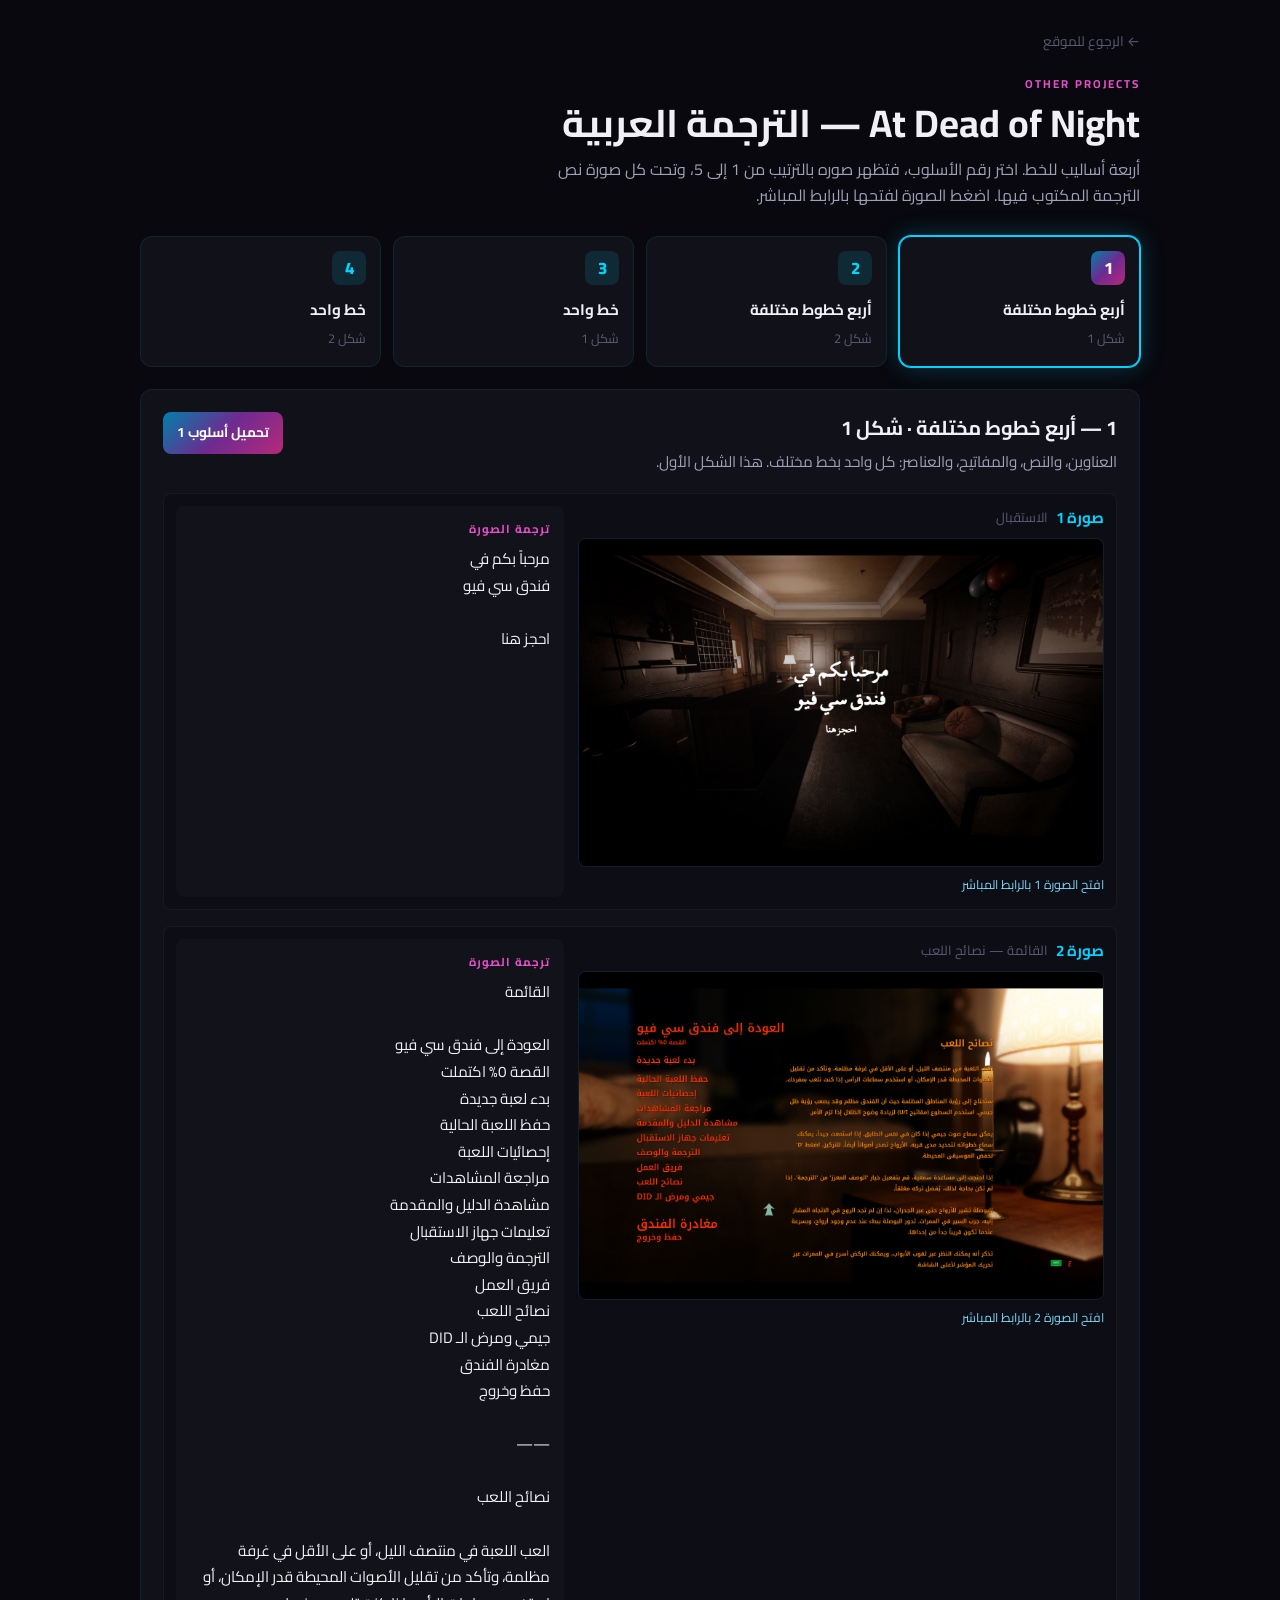
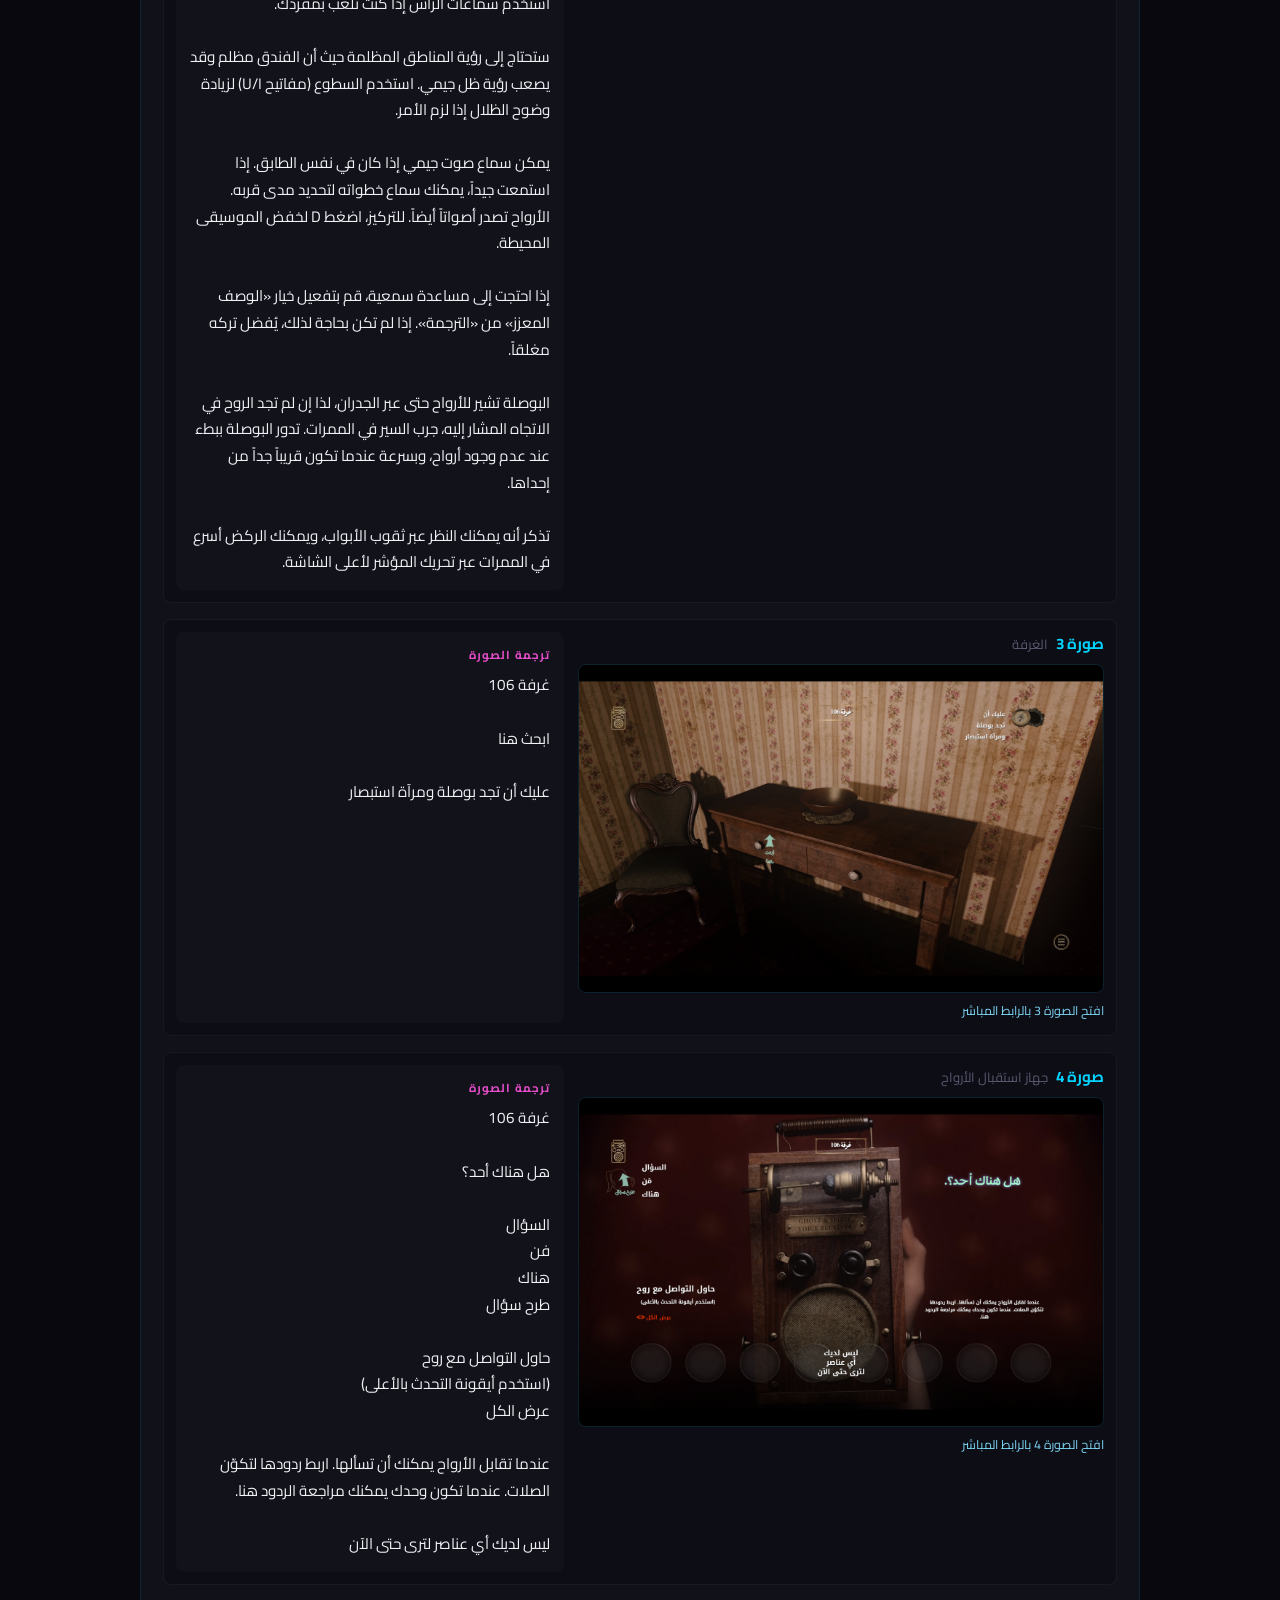
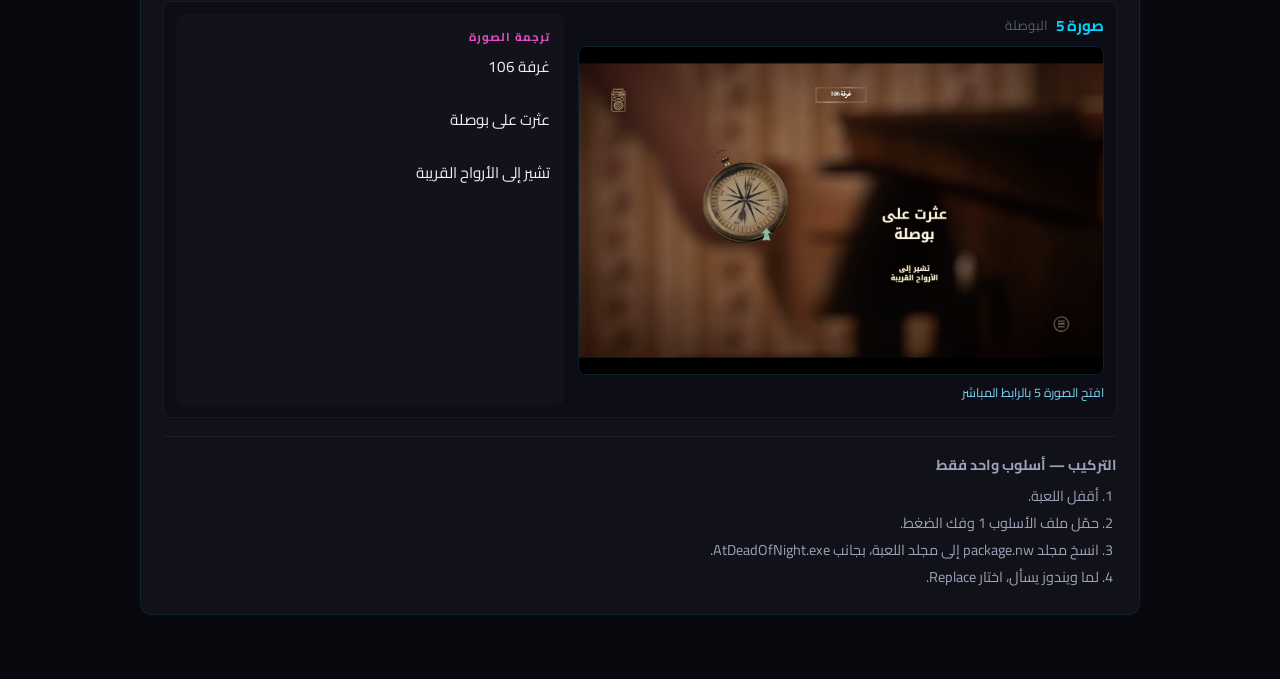
==== posts/atdeadofnight-arabic/index.html @ 0a34e0b3 "Add the At Dead of Night Arabic translation post. The homepage opens a page with styles 1-4, ordered" ====
<!DOCTYPE html>
<html lang="ar" dir="rtl">
<head>
  <meta charset="UTF-8">
  <meta name="viewport" content="width=device-width, initial-scale=1.0">
  <title>At Dead of Night — الترجمة العربية</title>
  <meta name="description" content="ترجمة عربية للعبة At Dead of Night. أربعة أساليب للخطوط، وصور مرتبة، ونص الترجمة لكل صورة.">
  <link rel="stylesheet" href="../../style.css">
  <link rel="preconnect" href="https://fonts.googleapis.com">
  <link rel="preconnect" href="https://fonts.gstatic.com" crossorigin>
  <link href="https://fonts.googleapis.com/css2?family=Cairo:wght@400;600;700;800&display=swap" rel="stylesheet">
  <style>
    body { font-family: 'Cairo', 'Inter', sans-serif; }
    .post { width: 92%; max-width: 1000px; margin: 28px auto 64px; }
    .back {
      display: inline-flex;
      align-items: center;
      gap: 8px;
      color: var(--text-muted);
      font-size: 0.85rem;
      margin-bottom: 22px;
    }
    .back:hover { color: var(--neon-cyan); }
    .post__kicker {
      font-size: 0.72rem;
      letter-spacing: 2px;
      color: var(--neon-pink);
      font-weight: 700;
    }
    .post__title {
      font-size: clamp(1.7rem, 4vw, 2.4rem);
      line-height: 1.25;
      margin: 6px 0 10px;
    }
    .post__lead {
      color: var(--text-secondary);
      max-width: 68ch;
      margin-bottom: 28px;
    }
    .styles {
      display: grid;
      grid-template-columns: repeat(4, 1fr);
      gap: 12px;
      margin-bottom: 22px;
    }
    .style-btn {
      text-align: right;
      background: var(--bg-card);
      border: 1px solid var(--border-color);
      border-radius: var(--radius);
      padding: 14px 14px 16px;
      color: var(--text-primary);
      cursor: pointer;
      font-family: inherit;
      transition: var(--transition-fast);
    }
    .style-btn:hover { border-color: var(--border-hover); background: var(--bg-card-hover); }
    .style-btn.is-active {
      border-color: var(--neon-cyan);
      box-shadow: 0 0 0 1px var(--neon-cyan), 0 0 24px var(--accent-glow-cyan);
    }
    .style-btn__num {
      display: inline-grid;
      place-items: center;
      width: 34px;
      height: 34px;
      border-radius: 8px;
      background: rgba(0, 212, 255, 0.12);
      color: var(--neon-cyan);
      font-weight: 800;
      font-size: 1.05rem;
      margin-bottom: 10px;
    }
    .style-btn.is-active .style-btn__num {
      background: var(--accent-gradient);
      color: #fff;
    }
    .style-btn__name { display: block; font-weight: 700; font-size: 0.95rem; }
    .style-btn__shape { display: block; color: var(--text-muted); font-size: 0.8rem; margin-top: 2px; }
    .panel {
      background: var(--bg-card);
      border: 1px solid var(--border-color);
      border-radius: var(--radius);
      padding: 22px;
    }
    .panel__head {
      display: flex;
      justify-content: space-between;
      gap: 16px;
      align-items: flex-start;
      margin-bottom: 18px;
    }
    .panel__title { font-size: 1.25rem; margin-bottom: 6px; }
    .panel__desc { color: var(--text-secondary); font-size: 0.95rem; }
    .dl {
      flex-shrink: 0;
      padding: 10px 14px;
      border-radius: var(--radius-sm);
      background: var(--accent-gradient);
      color: #fff;
      font-weight: 700;
      font-size: 0.85rem;
      white-space: nowrap;
    }
    .dl:hover { opacity: 0.9; }
    .shots { display: flex; flex-direction: column; gap: 16px; }
    .shot {
      display: grid;
      grid-template-columns: 1.15fr 0.85fr;
      gap: 14px;
      background: var(--bg-secondary);
      border: 1px solid var(--border-subtle);
      border-radius: var(--radius-sm);
      padding: 12px;
    }
    .shot__visual { min-width: 0; }
    .shot__order {
      display: flex;
      align-items: center;
      gap: 8px;
      margin-bottom: 8px;
      font-size: 0.82rem;
      color: var(--text-muted);
    }
    .shot__order b {
      color: var(--neon-cyan);
      font-size: 0.95rem;
    }
    .shot__link {
      display: block;
      border-radius: 8px;
      overflow: hidden;
      border: 1px solid var(--border-color);
    }
    .shot__link img { width: 100%; height: auto; }
    .shot__link:hover { border-color: var(--neon-cyan); }
    .shot__open {
      display: inline-block;
      margin-top: 8px;
      color: var(--text-accent);
      font-size: 0.78rem;
    }
    .shot__open:hover { color: var(--neon-cyan); }
    .shot__copy {
      background: rgba(255, 255, 255, 0.02);
      border-radius: 8px;
      padding: 14px;
    }
    .shot__label {
      font-size: 0.72rem;
      letter-spacing: 1px;
      color: var(--neon-pink);
      font-weight: 700;
      margin-bottom: 8px;
    }
    .shot__text {
      white-space: pre-line;
      color: var(--text-primary);
      font-size: 0.95rem;
      line-height: 1.75;
    }
    .install {
      margin-top: 18px;
      padding-top: 16px;
      border-top: 1px solid var(--border-subtle);
      color: var(--text-secondary);
      font-size: 0.9rem;
    }
    .install ol { margin: 8px 18px 0 0; }
    .install li { margin: 4px 0; }
    @media (max-width: 800px) {
      .styles { grid-template-columns: 1fr 1fr; }
      .panel__head, .shot { grid-template-columns: 1fr; display: flex; flex-direction: column; }
    }
    @media (max-width: 480px) {
      .styles { grid-template-columns: 1fr; }
      .post { width: 94%; }
    }
  </style>
</head>
<body>
  <div class="bg-grid"></div>
  <main class="post">
    <a class="back" href="../../index.html">← الرجوع للموقع</a>
    <p class="post__kicker">OTHER PROJECTS</p>
    <h1 class="post__title">At Dead of Night — الترجمة العربية</h1>
    <p class="post__lead">أربعة أساليب للخط. اختر رقم الأسلوب، فتظهر صوره بالترتيب من 1 إلى 5، وتحت كل صورة نص الترجمة المكتوب فيها. اضغط الصورة لفتحها بالرابط المباشر.</p>
    <div class="styles" id="styleButtons"></div>
    <section class="panel" id="panel" aria-live="polite"></section>
  </main>
  <script>
    const MENU = [
      "العودة إلى فندق سي فيو",
      "القصة 0% اكتملت",
      "بدء لعبة جديدة",
      "حفظ اللعبة الحالية",
      "إحصائيات اللعبة",
      "مراجعة المشاهدات",
      "مشاهدة الدليل والمقدمة",
      "تعليمات جهاز الاستقبال",
      "الترجمة والوصف",
      "فريق العمل",
      "نصائح اللعب",
      "جيمي ومرض الـ DID",
      "مغادرة الفندق",
      "حفظ وخروج"
    ].join("\n");

    const TIPS = `نصائح اللعب

العب اللعبة في منتصف الليل، أو على الأقل في غرفة مظلمة، وتأكد من تقليل الأصوات المحيطة قدر الإمكان، أو استخدم سماعات الرأس إذا كنت تلعب بمفردك.

ستحتاج إلى رؤية المناطق المظلمة حيث أن الفندق مظلم وقد يصعب رؤية ظل جيمي. استخدم السطوع (مفاتيح U/I) لزيادة وضوح الظلال إذا لزم الأمر.

يمكن سماع صوت جيمي إذا كان في نفس الطابق. إذا استمعت جيداً، يمكنك سماع خطواته لتحديد مدى قربه. الأرواح تصدر أصواتاً أيضاً. للتركيز، اضغط D لخفض الموسيقى المحيطة.

إذا احتجت إلى مساعدة سمعية، قم بتفعيل خيار «الوصف المعزز» من «الترجمة». إذا لم تكن بحاجة لذلك، يُفضل تركه مغلقاً.

البوصلة تشير للأرواح حتى عبر الجدران، لذا إن لم تجد الروح في الاتجاه المشار إليه، جرب السير في الممرات. تدور البوصلة ببطء عند عدم وجود أرواح، وبسرعة عندما تكون قريباً جداً من إحداها.

تذكر أنه يمكنك النظر عبر ثقوب الأبواب، ويمكنك الركض أسرع في الممرات عبر تحريك المؤشر لأعلى الشاشة.`;

    const DID = `جيمي ومرض الـ DID

قصة جيمي هي تمثيل مسرحي ورمزي لشخص يصارع مسارين أخلاقيين متعارضين، وليست تصويراً حرفياً للاضطراب النفسي الحقيقي المعروف بـ DID (اضطراب الهوية الانفصالية).

مرض DID الحقيقي هو مرض مؤلم وغالباً ما يرتبط بإساءة المعاملة في الطفولة. ولا يرتبط بأي شكل بالسلوكيات الإجرامية. يحتاج المصابون به إلى التعاطف، لكنهم يعانون من سوء الفهم.

لم نكن نهدف للقول بأن جيمي مصاب بهذا المرض، ونحن نعتذر بصدق عن أي ألم قد يسببه هذا الربط للمصابين.

لمزيد من المعلومات:
https://survivorsnetwork.org.uk/resource/dissociative-identity-disorder-d-i-d`;

    const LOBBY = "مرحباً بكم في\nفندق سي فيو\n\nاحجز هنا";
    const RADIO = "غرفة 106\n\nهل هناك أحد؟\n\nالسؤال\nفن\nهناك\nطرح سؤال\n\nحاول التواصل مع روح\n(استخدم أيقونة التحدث بالأعلى)\nعرض الكل\n\nعندما تقابل الأرواح يمكنك أن تسألها. اربط ردودها لتكوّن الصلات. عندما تكون وحدك يمكنك مراجعة الردود هنا.\n\nليس لديك أي عناصر لترى حتى الآن";
    const COMPASS = "غرفة 106\n\nعثرت على بوصلة\n\nتشير إلى الأرواح القريبة";
    const ROOM_SEARCH = "غرفة 106\n\nابحث هنا\n\nعليك أن تجد بوصلة ومرآة استبصار";
    const ROOM_DEVICE = "غرفة 106\n\nتشغيل الجهاز\n\nعليك أن تجد بوصلة ومرآة استبصار";

    function menuScreen(panel) {
      return "القائمة\n\n" + MENU + "\n\n——\n\n" + panel;
    }

    const STYLES = [
      {
        id: 1,
        name: "أربع خطوط مختلفة",
        shape: "شكل 1",
        desc: "العناوين، والنص، والمفاتيح، والعناصر: كل واحد بخط مختلف. هذا الشكل الأول.",
        folder: "1_FourFonts_Style1",
        zip: "downloads/style-1.zip",
        shots: [
          { title: "الاستقبال", text: LOBBY },
          { title: "القائمة — نصائح اللعب", text: menuScreen(TIPS) },
          { title: "الغرفة", text: ROOM_SEARCH },
          { title: "جهاز استقبال الأرواح", text: RADIO },
          { title: "البوصلة", text: COMPASS }
        ]
      },
      {
        id: 2,
        name: "أربع خطوط مختلفة",
        shape: "شكل 2",
        desc: "نفس توزيع الأربع خطوط، مع الشكل الثاني لخط العناوين.",
        folder: "2_FourFonts_Style2",
        zip: "downloads/style-2.zip",
        shots: [
          { title: "الاستقبال", text: LOBBY },
          { title: "القائمة — نصائح اللعب", text: menuScreen(TIPS) },
          { title: "الغرفة", text: ROOM_DEVICE },
          { title: "جهاز استقبال الأرواح", text: RADIO },
          { title: "البوصلة", text: COMPASS }
        ]
      },
      {
        id: 3,
        name: "خط واحد",
        shape: "شكل 1",
        desc: "كل النصوص في اللعبة مكتوبة بخط واحد. هذا الشكل الأول.",
        folder: "3_OneFont_Style1",
        zip: "downloads/style-3.zip",
        shots: [
          { title: "القائمة — جيمي ومرض الـ DID", text: menuScreen(DID) },
          { title: "الاستقبال", text: LOBBY },
          { title: "الغرفة", text: ROOM_DEVICE },
          { title: "جهاز استقبال الأرواح", text: RADIO },
          { title: "البوصلة", text: COMPASS }
        ]
      },
      {
        id: 4,
        name: "خط واحد",
        shape: "شكل 2",
        desc: "كل النصوص مكتوبة بخط واحد. هذا الشكل الثاني.",
        folder: "4_OneFont_Style2",
        zip: "downloads/style-4.zip",
        shots: [
          { title: "الاستقبال", text: LOBBY },
          { title: "القائمة — نصائح اللعب", text: menuScreen(TIPS) },
          { title: "الغرفة", text: ROOM_DEVICE },
          { title: "جهاز استقبال الأرواح", text: RADIO },
          { title: "البوصلة", text: COMPASS }
        ]
      }
    ];

    function fileUrl(folder, file) {
      return "../other/" + encodeURIComponent("AtDeadOfNight arabic translation") + "/" + encodeURIComponent(folder) + "/" + file;
    }

    function esc(s) {
      return s.replace(/[&<>]/g, function (c) {
        return { "&": "&amp;", "<": "&lt;", ">": "&gt;" }[c];
      });
    }

    const buttons = document.getElementById("styleButtons");
    const panel = document.getElementById("panel");

    buttons.innerHTML = STYLES.map(function (s) {
      return '<button class="style-btn" type="button" data-style="' + s.id + '">' +
        '<span class="style-btn__num">' + s.id + '</span>' +
        '<span class="style-btn__name">' + s.name + '</span>' +
        '<span class="style-btn__shape">' + s.shape + '</span>' +
        '</button>';
    }).join("");

    function showStyle(id, push) {
      const style = STYLES.filter(function (s) { return s.id === id; })[0] || STYLES[0];
      buttons.querySelectorAll(".style-btn").forEach(function (btn) {
        btn.classList.toggle("is-active", Number(btn.dataset.style) === style.id);
      });
      const shots = style.shots.map(function (shot, i) {
        const n = i + 1;
        const href = fileUrl(style.folder, n + ".png");
        return '<article class="shot">' +
          '<div class="shot__visual">' +
            '<div class="shot__order"><b>صورة ' + n + '</b><span>' + esc(shot.title) + '</span></div>' +
            '<a class="shot__link" href="' + href + '" target="_blank" rel="noopener">' +
              '<img src="' + href + '" alt="أسلوب ' + style.id + ' — صورة ' + n + ' — ' + esc(shot.title) + '">' +
            '</a>' +
            '<a class="shot__open" href="' + href + '" target="_blank" rel="noopener">افتح الصورة ' + n + ' بالرابط المباشر</a>' +
          '</div>' +
          '<div class="shot__copy">' +
            '<div class="shot__label">ترجمة الصورة</div>' +
            '<div class="shot__text">' + esc(shot.text) + '</div>' +
          '</div>' +
        '</article>';
      }).join("");

      panel.innerHTML =
        '<div class="panel__head">' +
          '<div>' +
            '<h2 class="panel__title">' + style.id + ' — ' + style.name + ' · ' + style.shape + '</h2>' +
            '<p class="panel__desc">' + style.desc + '</p>' +
          '</div>' +
          '<a class="dl" href="' + style.zip + '">تحميل أسلوب ' + style.id + '</a>' +
        '</div>' +
        '<div class="shots">' + shots + '</div>' +
        '<div class="install">' +
          '<strong>التركيب — أسلوب واحد فقط</strong>' +
          '<ol>' +
            '<li>أقفل اللعبة.</li>' +
            '<li>حمّل ملف الأسلوب ' + style.id + ' وفك الضغط.</li>' +
            '<li>انسخ مجلد package.nw إلى مجلد اللعبة، بجانب AtDeadOfNight.exe.</li>' +
            '<li>لما ويندوز يسأل، اختار Replace.</li>' +
          '</ol>' +
        '</div>';

      if (push) history.replaceState(null, "", "#" + style.id);
    }

    buttons.addEventListener("click", function (e) {
      const btn = e.target.closest("[data-style]");
      if (!btn) return;
      showStyle(Number(btn.dataset.style), true);
    });

    window.addEventListener("hashchange", function () {
      const n = Number(location.hash.replace("#", ""));
      if (n >= 1 && n <= 4) showStyle(n, false);
    });

    const start = Number(location.hash.replace("#", ""));
    showStyle(start >= 1 && start <= 4 ? start : 1, true);
  </script>
</body>
</html>
---- style.css ----
/* ===== FONTS ===== */
@import url('https://fonts.googleapis.com/css2?family=Inter:wght@300;400;500;600;700;800;900&family=JetBrains+Mono:wght@400;500;600&display=swap');

/* ===== CSS VARIABLES ===== */
:root {
  --bg-primary: #08080e;
  --bg-secondary: #0d0d15;
  --bg-card: #111119;
  --bg-card-hover: #16161f;
  --bg-glass: rgba(17, 17, 25, 0.85);

  /* Neon Cyan + Pink from banner */
  --neon-cyan: #00d4ff;
  --neon-pink: #e94ecc;
  --neon-blue: #4a7dff;
  --accent-gradient: linear-gradient(135deg, #0080aa 0%, #6e2a90 50%, #b52a7a 100%);
  --accent-gradient-reverse: linear-gradient(135deg, #cc2d8a, #0099cc);
  --accent-glow-cyan: rgba(0, 212, 255, 0.25);
  --accent-glow-pink: rgba(233, 78, 204, 0.25);

  --text-primary: #f0f0f5;
  --text-secondary: #a0a0b8;
  --text-muted: #5a5a72;
  --text-accent: #7dd8f7;

  --border-color: rgba(0, 212, 255, 0.1);
  --border-hover: rgba(0, 212, 255, 0.3);
  --border-subtle: rgba(255, 255, 255, 0.05);

  --radius: 12px;
  --radius-sm: 8px;
  --radius-xs: 6px;

  --transition-fast: 0.2s cubic-bezier(0.4, 0, 0.2, 1);
  --transition-smooth: 0.35s cubic-bezier(0.4, 0, 0.2, 1);
}

/* ===== SCROLLBAR ===== */
::-webkit-scrollbar {
  width: 6px;
}
::-webkit-scrollbar-track {
  background: var(--bg-secondary);
}
::-webkit-scrollbar-thumb {
  background: linear-gradient(180deg, #1a3040, #2a1540, #3a1530);
  border-radius: 3px;
}
::-webkit-scrollbar-thumb:hover,
::-webkit-scrollbar-thumb:active {
  background: linear-gradient(180deg, #00b8e6, #8b35b5, #d42d8a);
}

/* ===== RESET ===== */
*, *::before, *::after {
  margin: 0;
  padding: 0;
  box-sizing: border-box;
}

html { scroll-behavior: smooth; }

body {
  font-family: 'Inter', -apple-system, BlinkMacSystemFont, sans-serif;
  background-color: var(--bg-primary);
  color: var(--text-primary);
  line-height: 1.6;
  overflow-x: hidden;
  -webkit-font-smoothing: antialiased;
  min-height: 100vh;
}

::selection {
  background: var(--neon-pink);
  color: #fff;
}

a { color: inherit; text-decoration: none; }
img { max-width: 100%; display: block; }

/* ===== SCROLLBAR ===== */
::-webkit-scrollbar { width: 6px; }
::-webkit-scrollbar-track { background: var(--bg-primary); }
::-webkit-scrollbar-thumb {
  background: linear-gradient(180deg, var(--neon-cyan), var(--neon-pink));
  border-radius: 10px;
}

/* ===== BACKGROUND ===== */
.bg-grid {
  display: none;
}

/* ===== CONTAINER ===== */
.container {
  width: 92%;
  max-width: 1000px;
  margin: 0 auto;
  position: relative;
  z-index: 1;
}

/* ===== BANNER (Neon Text) ===== */
.banner {
  width: 100%;
  max-width: 1000px;
  margin: 32px auto 0;
  padding: 40px 20px 24px;
  border-radius: var(--radius);
  background: transparent;
  border: none;
  display: flex;
  flex-direction: column;
  align-items: center;
  justify-content: center;
  position: relative;
  z-index: 1;
  overflow: hidden;
}

.banner__logo {
  height: 140px;
  width: auto;
  object-fit: contain;
}

.banner__sub {
  margin-top: 14px;
  font-size: 0.82rem;
  color: var(--text-muted);
  letter-spacing: 2px;
  text-transform: uppercase;
  font-weight: 500;
  position: relative;
}

/* ===== PROFILE BAR ===== */
.profile-bar {
  position: relative;
  z-index: 1;
  padding: 20px 0;
  border-bottom: 1px solid var(--border-color);
}

.profile-bar__inner {
  display: flex;
  align-items: center;
  gap: 16px;
}

/* Search */
.profile-bar__search {
  flex: 1;
  position: relative;
}

.profile-bar__search-icon {
  position: absolute;
  left: 14px;
  top: 50%;
  transform: translateY(-50%);
  width: 16px;
  height: 16px;
  color: var(--text-muted);
  pointer-events: none;
}

.profile-bar__search input {
  width: 100%;
  padding: 10px 16px 10px 40px;
  background: var(--bg-card);
  border: 1px solid var(--border-color);
  border-radius: var(--radius-sm);
  color: var(--text-primary);
  font-size: 0.85rem;
  font-family: inherit;
  outline: none;
  transition: var(--transition-fast);
}

.profile-bar__search input::placeholder {
  color: var(--text-muted);
}

.profile-bar__search input:focus {
  border-color: var(--neon-cyan);
  box-shadow: 0 0 0 3px rgba(0, 212, 255, 0.1), 0 0 15px rgba(0, 212, 255, 0.05);
}

/* Social buttons */
.profile-bar__socials {
  display: flex;
  gap: 8px;
  flex-shrink: 0;
}

.social-btn {
  display: inline-flex;
  align-items: center;
  gap: 7px;
  padding: 9px 16px;
  background: transparent;
  border: 1px solid var(--border-color);
  border-radius: var(--radius-sm);
  color: var(--text-secondary);
  font-size: 0.82rem;
  font-weight: 500;
  transition: var(--transition-fast);
  cursor: pointer;
  font-family: inherit;
  white-space: nowrap;
}

.social-btn svg {
  width: 15px;
  height: 15px;
  flex-shrink: 0;
}

.social-btn:hover {
  border-color: var(--neon-cyan);
  color: var(--text-primary);
  background: rgba(0, 212, 255, 0.06);
  box-shadow: 0 0 15px rgba(0, 212, 255, 0.08);
}

/* ===== MAIN CONTENT ===== */
.main {
  position: relative;
  z-index: 1;
  padding: 32px 0 60px;
}

.content-grid {
  display: grid;
  grid-template-columns: 1fr 1fr;
  gap: 28px;
}

/* Content Column */
.content-col__header {
  display: flex;
  align-items: center;
  justify-content: space-between;
  margin-bottom: 16px;
}

.content-col__title {
  font-size: 0.72rem;
  font-weight: 700;
  letter-spacing: 2px;
  color: var(--text-muted);
  text-transform: uppercase;
}

/* Badges */
.badge {
  padding: 3px 10px;
  border-radius: 4px;
  font-size: 0.65rem;
  font-weight: 700;
  letter-spacing: 1px;
  text-transform: uppercase;
}

.badge--store {
  background: rgba(0, 212, 255, 0.12);
  color: var(--neon-cyan);
}

.badge--more {
  background: rgba(233, 78, 204, 0.12);
  color: var(--neon-pink);
}

/* ===== PRODUCT ITEMS ===== */
.product-item {
  display: flex;
  align-items: center;
  gap: 14px;
  padding: 14px 16px;
  background: var(--bg-card);
  border: 1px solid var(--border-color);
  border-radius: var(--radius-sm);
  margin-bottom: 10px;
  transition: var(--transition-fast);
  cursor: pointer;
  text-decoration: none;
}

.product-item:hover {
  border-color: var(--border-hover);
  background: var(--bg-card-hover);
  transform: translateX(4px);
  box-shadow: 0 0 20px rgba(0, 212, 255, 0.06);
}

.product-item__icon {
  width: 36px;
  height: 36px;
  border-radius: var(--radius-xs);
  display: flex;
  align-items: center;
  justify-content: center;
  flex-shrink: 0;
}

.product-item__icon svg {
  width: 18px;
  height: 18px;
}

.product-item__icon--cyan {
  background: rgba(0, 212, 255, 0.12);
  color: var(--neon-cyan);
}

.product-item__icon--pink {
  background: rgba(233, 78, 204, 0.12);
  color: var(--neon-pink);
}

.product-item__icon--indigo {
  background: rgba(88, 101, 242, 0.12);
  color: #5865F2;
}

.product-item__info {
  flex: 1;
  min-width: 0;
}

.product-item__name {
  display: block;
  font-size: 0.9rem;
  font-weight: 600;
  color: var(--text-primary);
  line-height: 1.3;
}

.product-item__sub {
  display: block;
  font-size: 0.75rem;
  color: var(--text-muted);
  margin-top: 2px;
}

/* Download button */
.product-item__download {
  width: 32px;
  height: 32px;
  border-radius: var(--radius-xs);
  display: flex;
  align-items: center;
  justify-content: center;
  flex-shrink: 0;
  background: rgba(0, 212, 255, 0.08);
  border: 1px solid rgba(0, 212, 255, 0.15);
  color: var(--neon-cyan);
  cursor: pointer;
  transition: var(--transition-fast);
  text-decoration: none;
}

.product-item__download svg {
  width: 16px;
  height: 16px;
}

.product-item__download:hover {
  background: rgba(0, 212, 255, 0.18);
  border-color: var(--neon-cyan);
  transform: scale(1.08);
}

/* Expandable detail */
.product-detail {
  max-height: 0;
  overflow: hidden;
  transition: max-height 0.4s cubic-bezier(0.4, 0, 0.2, 1);
}

.product-item.expanded + .product-detail {
  max-height: 2000px;
  overflow-y: auto;
}

.product-detail__inner {
  padding: 14px 16px 16px;
  border-top: 1px solid var(--border-subtle);
}

.product-detail__desc {
  font-size: 0.82rem;
  color: var(--text-secondary);
  line-height: 1.6;
  margin-bottom: 12px;
  word-wrap: break-word;
  overflow-wrap: break-word;
  white-space: pre-wrap;
  max-width: 100%;
}

/* Image carousel */
.carousel {
  position: relative;
  border-radius: var(--radius-sm);
  overflow: hidden;
  margin-top: 10px;
}

.carousel__track {
  display: flex;
  transition: transform 0.35s ease;
}

.carousel__slide {
  min-width: 100%;
  flex-shrink: 0;
}

.carousel__slide img {
  width: 100%;
  max-height: 400px;
  object-fit: contain;
  border-radius: var(--radius-xs);
  display: block;
  background: rgba(0, 0, 0, 0.3);
}

.carousel__btn {
  position: absolute;
  top: 50%;
  transform: translateY(-50%);
  width: 28px;
  height: 28px;
  border-radius: 50%;
  background: rgba(0, 0, 0, 0.65);
  border: 1px solid rgba(255,255,255,0.15);
  color: #fff;
  display: flex;
  align-items: center;
  justify-content: center;
  cursor: pointer;
  font-size: 0.75rem;
  transition: var(--transition-fast);
  z-index: 3;
}

.carousel__btn:hover {
  background: rgba(0,212,255,0.3);
}

.carousel__btn--prev { left: 6px; }
.carousel__btn--next { right: 6px; }

.carousel__dots {
  display: flex;
  justify-content: center;
  gap: 5px;
  margin-top: 8px;
}

.carousel__dot {
  width: 6px;
  height: 6px;
  border-radius: 50%;
  background: var(--text-muted);
  border: none;
  cursor: pointer;
  transition: var(--transition-fast);
  padding: 0;
}

.carousel__dot.active {
  background: var(--neon-cyan);
  transform: scale(1.3);
}

.carousel--empty {
  display: none;
}

/* Empty slot */
.product-item--empty {
  border-style: dashed;
  border-color: var(--border-subtle);
  background: transparent;
  justify-content: center;
  cursor: default;
  padding: 20px 16px;
}

.product-item--empty:hover {
  transform: none;
  background: transparent;
  border-color: var(--border-color);
  box-shadow: none;
}

.product-item--empty span {
  font-size: 0.8rem;
  color: var(--text-muted);
}

/* Product wrapper */
.product-wrapper {
  margin-bottom: 10px;
}

.product-wrapper .product-item {
  margin-bottom: 0;
  border-radius: var(--radius-sm) var(--radius-sm) 0 0;
}

.product-wrapper .product-item:not(.expanded) {
  border-radius: var(--radius-sm);
}

.product-wrapper .product-detail {
  background: var(--bg-card);
  border: 1px solid var(--border-color);
  border-top: none;
  border-radius: 0 0 var(--radius-sm) var(--radius-sm);
}

/* Search hidden state */
.product-wrapper.hidden,
.product-item.hidden {
  display: none;
}

/* ===== FOOTER ===== */
.footer {
  border-top: 1px solid var(--border-color);
  padding: 24px 0;
  position: relative;
  z-index: 1;
}

.footer__inner {
  text-align: center;
}

.footer__copy {
  color: var(--text-muted);
  font-size: 0.78rem;
}

/* ===== ANIMATIONS ===== */
@keyframes fadeInUp {
  from { opacity: 0; transform: translateY(20px); }
  to { opacity: 1; transform: translateY(0); }
}

@keyframes neonFlicker {
  0%, 100% { opacity: 1; }
  92% { opacity: 1; }
  93% { opacity: 0.8; }
  94% { opacity: 1; }
  96% { opacity: 0.9; }
  97% { opacity: 1; }
}

.banner { animation: fadeInUp 0.6s ease-out both; }
.banner__title { animation: neonFlicker 4s ease-in-out infinite; }
.profile-bar { animation: fadeInUp 0.5s ease-out 0.15s both; }
.content-col:nth-child(1) { animation: fadeInUp 0.5s ease-out 0.25s both; }
.content-col:nth-child(2) { animation: fadeInUp 0.5s ease-out 0.35s both; }

/* ===== RESPONSIVE ===== */
@media (max-width: 768px) {
  .banner { margin-top: 16px; padding: 32px 16px 20px; }
  .banner__title { font-size: 2.5rem; }
  .banner__sub { font-size: 0.72rem; letter-spacing: 1.5px; }

  .profile-bar__inner {
    flex-wrap: wrap;
    gap: 12px;
  }

  .profile-bar__search {
    flex: 1;
    max-width: none;
    width: 100%;
  }

  .content-grid {
    grid-template-columns: 1fr;
    gap: 32px;
  }
}

@media (max-width: 480px) {
  .profile-bar__socials {
    width: 100%;
    order: 3;
  }

  .profile-bar__search {
    order: 2;
  }

  .social-btn {
    flex: 1;
    justify-content: center;
  }
}
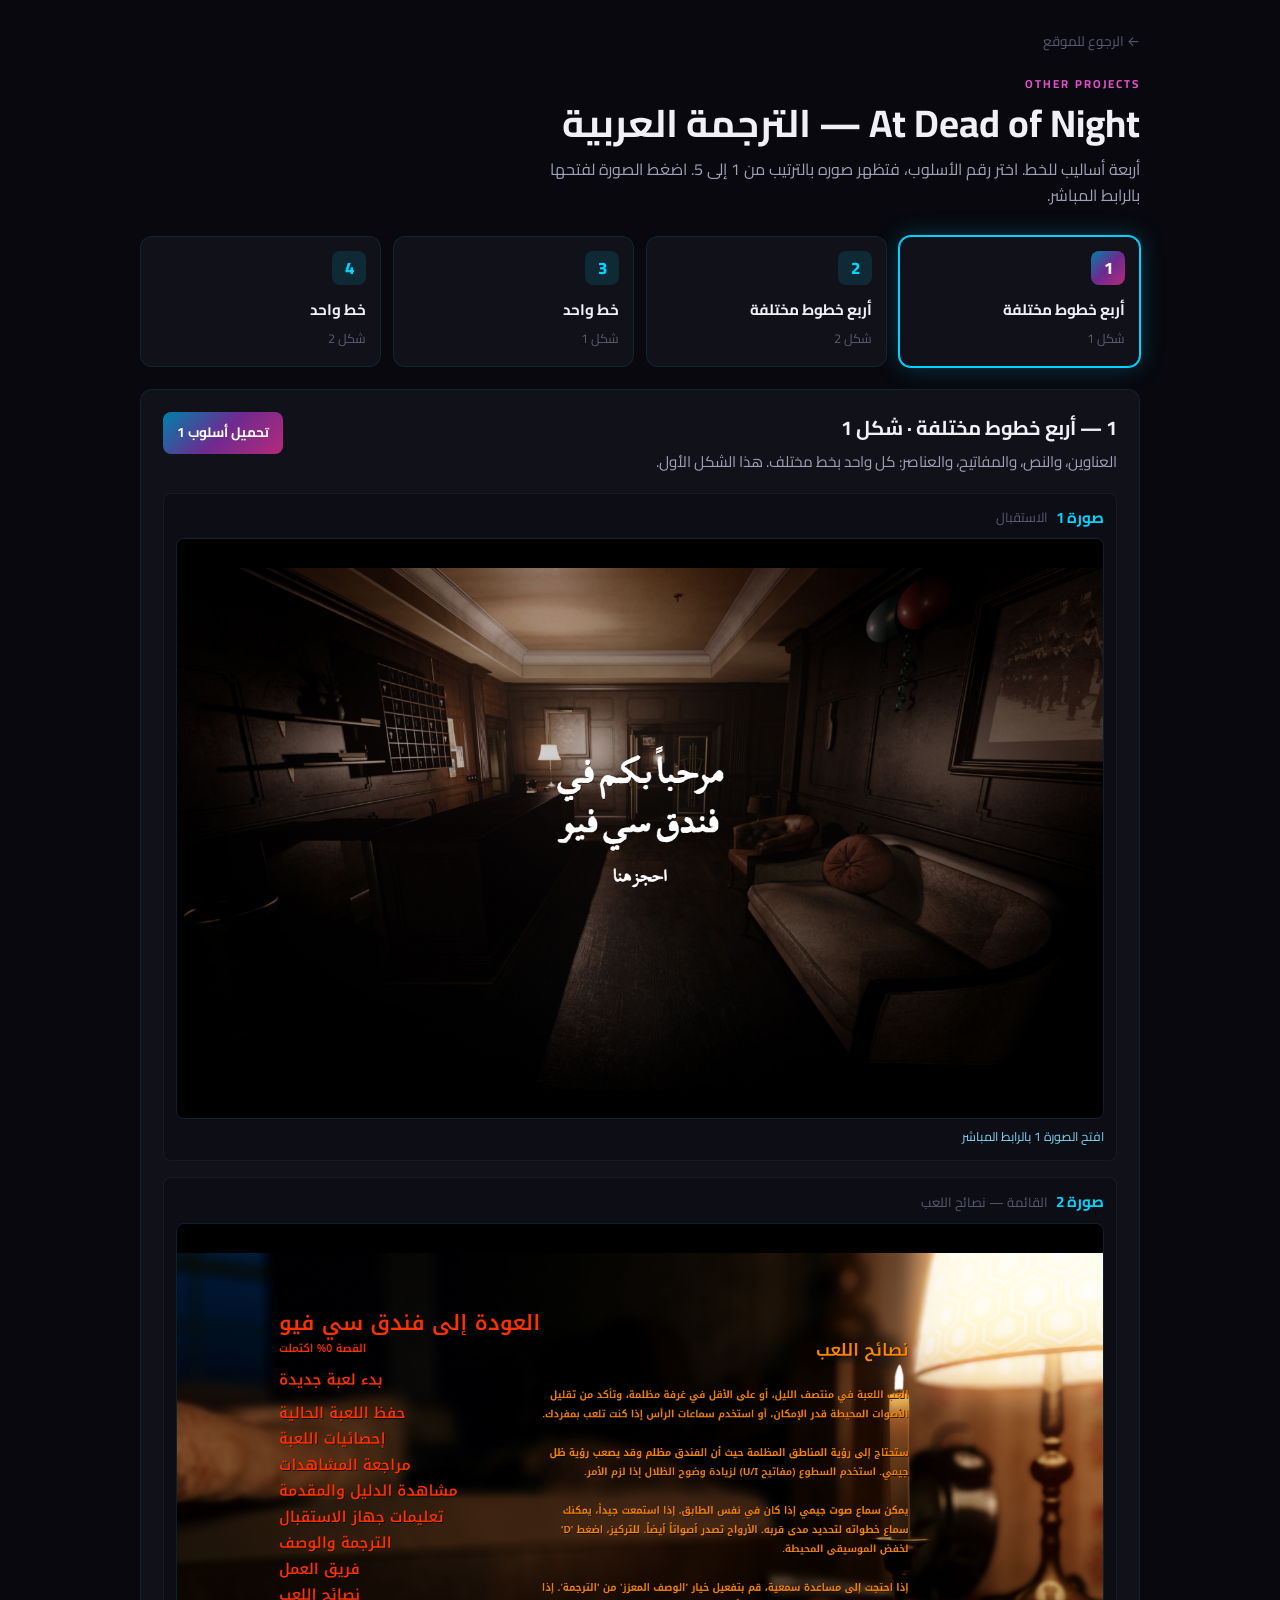
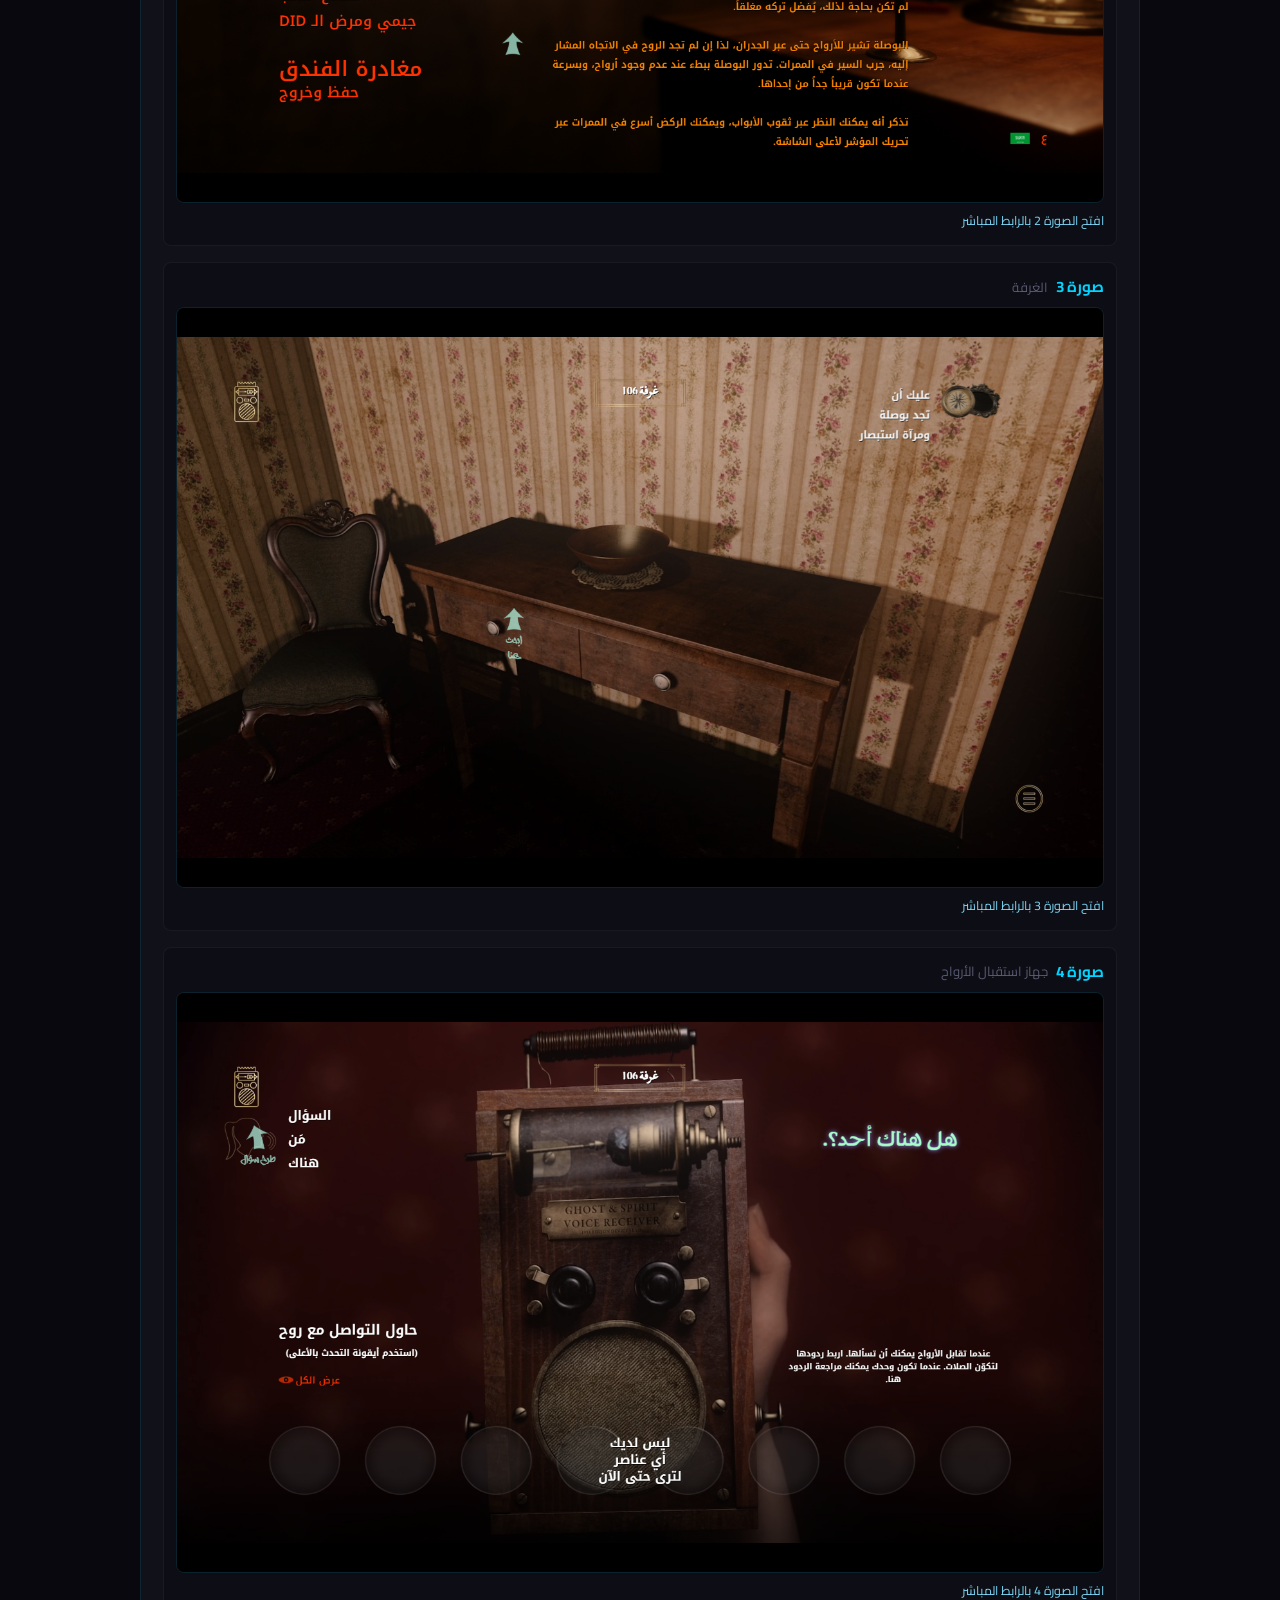
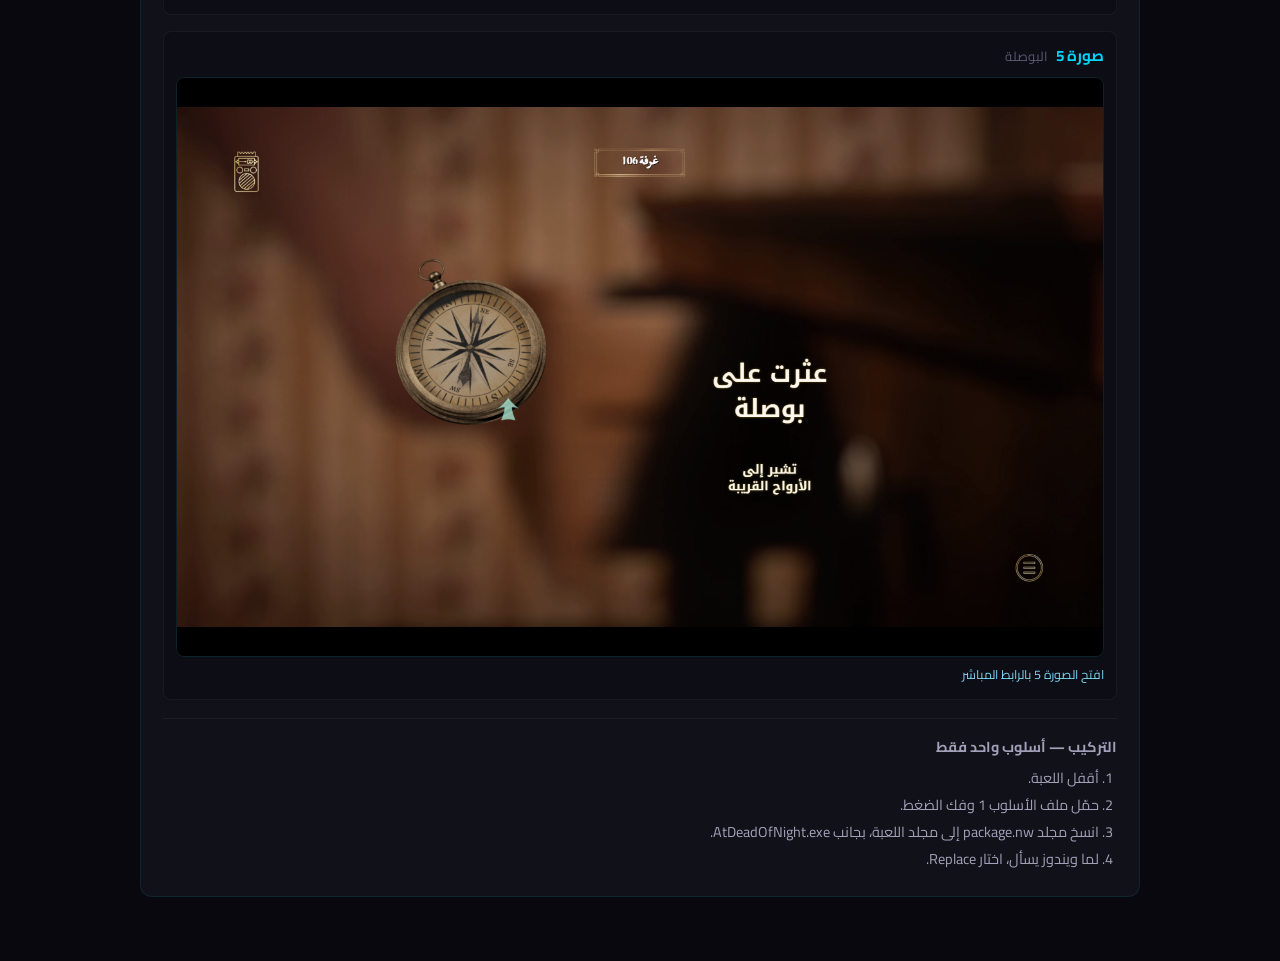
==== commit 20cde00d: "Remove the translation text beside each screenshot. Style buttons still switch the ordered images, a" ====
--- a/posts/atdeadofnight-arabic/index.html
+++ b/posts/atdeadofnight-arabic/index.html
@@ -4,7 +4,7 @@
   <meta charset="UTF-8">
   <meta name="viewport" content="width=device-width, initial-scale=1.0">
   <title>At Dead of Night — الترجمة العربية</title>
-  <meta name="description" content="ترجمة عربية للعبة At Dead of Night. أربعة أساليب للخطوط، وصور مرتبة، ونص الترجمة لكل صورة.">
+  <meta name="description" content="ترجمة عربية للعبة At Dead of Night. أربعة أساليب للخطوط وصور مرتبة.">
   <link rel="stylesheet" href="../../style.css">
   <link rel="preconnect" href="https://fonts.googleapis.com">
   <link rel="preconnect" href="https://fonts.gstatic.com" crossorigin>
@@ -105,9 +105,6 @@
     .dl:hover { opacity: 0.9; }
     .shots { display: flex; flex-direction: column; gap: 16px; }
     .shot {
-      display: grid;
-      grid-template-columns: 1.15fr 0.85fr;
-      gap: 14px;
       background: var(--bg-secondary);
       border: 1px solid var(--border-subtle);
       border-radius: var(--radius-sm);
@@ -141,24 +138,6 @@
       font-size: 0.78rem;
     }
     .shot__open:hover { color: var(--neon-cyan); }
-    .shot__copy {
-      background: rgba(255, 255, 255, 0.02);
-      border-radius: 8px;
-      padding: 14px;
-    }
-    .shot__label {
-      font-size: 0.72rem;
-      letter-spacing: 1px;
-      color: var(--neon-pink);
-      font-weight: 700;
-      margin-bottom: 8px;
-    }
-    .shot__text {
-      white-space: pre-line;
-      color: var(--text-primary);
-      font-size: 0.95rem;
-      line-height: 1.75;
-    }
     .install {
       margin-top: 18px;
       padding-top: 16px;
@@ -170,7 +149,7 @@
     .install li { margin: 4px 0; }
     @media (max-width: 800px) {
       .styles { grid-template-columns: 1fr 1fr; }
-      .panel__head, .shot { grid-template-columns: 1fr; display: flex; flex-direction: column; }
+      .panel__head { flex-direction: column; }
     }
     @media (max-width: 480px) {
       .styles { grid-template-columns: 1fr; }
@@ -184,63 +163,11 @@
     <a class="back" href="../../index.html">← الرجوع للموقع</a>
     <p class="post__kicker">OTHER PROJECTS</p>
     <h1 class="post__title">At Dead of Night — الترجمة العربية</h1>
-    <p class="post__lead">أربعة أساليب للخط. اختر رقم الأسلوب، فتظهر صوره بالترتيب من 1 إلى 5، وتحت كل صورة نص الترجمة المكتوب فيها. اضغط الصورة لفتحها بالرابط المباشر.</p>
+    <p class="post__lead">أربعة أساليب للخط. اختر رقم الأسلوب، فتظهر صوره بالترتيب من 1 إلى 5. اضغط الصورة لفتحها بالرابط المباشر.</p>
     <div class="styles" id="styleButtons"></div>
     <section class="panel" id="panel" aria-live="polite"></section>
   </main>
   <script>
-    const MENU = [
-      "العودة إلى فندق سي فيو",
-      "القصة 0% اكتملت",
-      "بدء لعبة جديدة",
-      "حفظ اللعبة الحالية",
-      "إحصائيات اللعبة",
-      "مراجعة المشاهدات",
-      "مشاهدة الدليل والمقدمة",
-      "تعليمات جهاز الاستقبال",
-      "الترجمة والوصف",
-      "فريق العمل",
-      "نصائح اللعب",
-      "جيمي ومرض الـ DID",
-      "مغادرة الفندق",
-      "حفظ وخروج"
-    ].join("\n");
-
-    const TIPS = `نصائح اللعب
-
-العب اللعبة في منتصف الليل، أو على الأقل في غرفة مظلمة، وتأكد من تقليل الأصوات المحيطة قدر الإمكان، أو استخدم سماعات الرأس إذا كنت تلعب بمفردك.
-
-ستحتاج إلى رؤية المناطق المظلمة حيث أن الفندق مظلم وقد يصعب رؤية ظل جيمي. استخدم السطوع (مفاتيح U/I) لزيادة وضوح الظلال إذا لزم الأمر.
-
-يمكن سماع صوت جيمي إذا كان في نفس الطابق. إذا استمعت جيداً، يمكنك سماع خطواته لتحديد مدى قربه. الأرواح تصدر أصواتاً أيضاً. للتركيز، اضغط D لخفض الموسيقى المحيطة.
-
-إذا احتجت إلى مساعدة سمعية، قم بتفعيل خيار «الوصف المعزز» من «الترجمة». إذا لم تكن بحاجة لذلك، يُفضل تركه مغلقاً.
-
-البوصلة تشير للأرواح حتى عبر الجدران، لذا إن لم تجد الروح في الاتجاه المشار إليه، جرب السير في الممرات. تدور البوصلة ببطء عند عدم وجود أرواح، وبسرعة عندما تكون قريباً جداً من إحداها.
-
-تذكر أنه يمكنك النظر عبر ثقوب الأبواب، ويمكنك الركض أسرع في الممرات عبر تحريك المؤشر لأعلى الشاشة.`;
-
-    const DID = `جيمي ومرض الـ DID
-
-قصة جيمي هي تمثيل مسرحي ورمزي لشخص يصارع مسارين أخلاقيين متعارضين، وليست تصويراً حرفياً للاضطراب النفسي الحقيقي المعروف بـ DID (اضطراب الهوية الانفصالية).
-
-مرض DID الحقيقي هو مرض مؤلم وغالباً ما يرتبط بإساءة المعاملة في الطفولة. ولا يرتبط بأي شكل بالسلوكيات الإجرامية. يحتاج المصابون به إلى التعاطف، لكنهم يعانون من سوء الفهم.
-
-لم نكن نهدف للقول بأن جيمي مصاب بهذا المرض، ونحن نعتذر بصدق عن أي ألم قد يسببه هذا الربط للمصابين.
-
-لمزيد من المعلومات:
-https://survivorsnetwork.org.uk/resource/dissociative-identity-disorder-d-i-d`;
-
-    const LOBBY = "مرحباً بكم في\nفندق سي فيو\n\nاحجز هنا";
-    const RADIO = "غرفة 106\n\nهل هناك أحد؟\n\nالسؤال\nفن\nهناك\nطرح سؤال\n\nحاول التواصل مع روح\n(استخدم أيقونة التحدث بالأعلى)\nعرض الكل\n\nعندما تقابل الأرواح يمكنك أن تسألها. اربط ردودها لتكوّن الصلات. عندما تكون وحدك يمكنك مراجعة الردود هنا.\n\nليس لديك أي عناصر لترى حتى الآن";
-    const COMPASS = "غرفة 106\n\nعثرت على بوصلة\n\nتشير إلى الأرواح القريبة";
-    const ROOM_SEARCH = "غرفة 106\n\nابحث هنا\n\nعليك أن تجد بوصلة ومرآة استبصار";
-    const ROOM_DEVICE = "غرفة 106\n\nتشغيل الجهاز\n\nعليك أن تجد بوصلة ومرآة استبصار";
-
-    function menuScreen(panel) {
-      return "القائمة\n\n" + MENU + "\n\n——\n\n" + panel;
-    }
-
     const STYLES = [
       {
         id: 1,
@@ -249,13 +176,7 @@
         desc: "العناوين، والنص، والمفاتيح، والعناصر: كل واحد بخط مختلف. هذا الشكل الأول.",
         folder: "1_FourFonts_Style1",
         zip: "downloads/style-1.zip",
-        shots: [
-          { title: "الاستقبال", text: LOBBY },
-          { title: "القائمة — نصائح اللعب", text: menuScreen(TIPS) },
-          { title: "الغرفة", text: ROOM_SEARCH },
-          { title: "جهاز استقبال الأرواح", text: RADIO },
-          { title: "البوصلة", text: COMPASS }
-        ]
+        shots: ["الاستقبال", "القائمة — نصائح اللعب", "الغرفة", "جهاز استقبال الأرواح", "البوصلة"]
       },
       {
         id: 2,
@@ -264,13 +185,7 @@
         desc: "نفس توزيع الأربع خطوط، مع الشكل الثاني لخط العناوين.",
         folder: "2_FourFonts_Style2",
         zip: "downloads/style-2.zip",
-        shots: [
-          { title: "الاستقبال", text: LOBBY },
-          { title: "القائمة — نصائح اللعب", text: menuScreen(TIPS) },
-          { title: "الغرفة", text: ROOM_DEVICE },
-          { title: "جهاز استقبال الأرواح", text: RADIO },
-          { title: "البوصلة", text: COMPASS }
-        ]
+        shots: ["الاستقبال", "القائمة — نصائح اللعب", "الغرفة", "جهاز استقبال الأرواح", "البوصلة"]
       },
       {
         id: 3,
@@ -279,13 +194,7 @@
         desc: "كل النصوص في اللعبة مكتوبة بخط واحد. هذا الشكل الأول.",
         folder: "3_OneFont_Style1",
         zip: "downloads/style-3.zip",
-        shots: [
-          { title: "القائمة — جيمي ومرض الـ DID", text: menuScreen(DID) },
-          { title: "الاستقبال", text: LOBBY },
-          { title: "الغرفة", text: ROOM_DEVICE },
-          { title: "جهاز استقبال الأرواح", text: RADIO },
-          { title: "البوصلة", text: COMPASS }
-        ]
+        shots: ["القائمة — جيمي ومرض الـ DID", "الاستقبال", "الغرفة", "جهاز استقبال الأرواح", "البوصلة"]
       },
       {
         id: 4,
@@ -294,13 +203,7 @@
         desc: "كل النصوص مكتوبة بخط واحد. هذا الشكل الثاني.",
         folder: "4_OneFont_Style2",
         zip: "downloads/style-4.zip",
-        shots: [
-          { title: "الاستقبال", text: LOBBY },
-          { title: "القائمة — نصائح اللعب", text: menuScreen(TIPS) },
-          { title: "الغرفة", text: ROOM_DEVICE },
-          { title: "جهاز استقبال الأرواح", text: RADIO },
-          { title: "البوصلة", text: COMPASS }
-        ]
+        shots: ["الاستقبال", "القائمة — نصائح اللعب", "الغرفة", "جهاز استقبال الأرواح", "البوصلة"]
       }
     ];
 
@@ -330,21 +233,15 @@
       buttons.querySelectorAll(".style-btn").forEach(function (btn) {
         btn.classList.toggle("is-active", Number(btn.dataset.style) === style.id);
       });
-      const shots = style.shots.map(function (shot, i) {
+      const shots = style.shots.map(function (title, i) {
         const n = i + 1;
         const href = fileUrl(style.folder, n + ".png");
         return '<article class="shot">' +
-          '<div class="shot__visual">' +
-            '<div class="shot__order"><b>صورة ' + n + '</b><span>' + esc(shot.title) + '</span></div>' +
-            '<a class="shot__link" href="' + href + '" target="_blank" rel="noopener">' +
-              '<img src="' + href + '" alt="أسلوب ' + style.id + ' — صورة ' + n + ' — ' + esc(shot.title) + '">' +
-            '</a>' +
-            '<a class="shot__open" href="' + href + '" target="_blank" rel="noopener">افتح الصورة ' + n + ' بالرابط المباشر</a>' +
-          '</div>' +
-          '<div class="shot__copy">' +
-            '<div class="shot__label">ترجمة الصورة</div>' +
-            '<div class="shot__text">' + esc(shot.text) + '</div>' +
-          '</div>' +
+          '<div class="shot__order"><b>صورة ' + n + '</b><span>' + esc(title) + '</span></div>' +
+          '<a class="shot__link" href="' + href + '" target="_blank" rel="noopener">' +
+            '<img src="' + href + '" alt="أسلوب ' + style.id + ' — صورة ' + n + ' — ' + esc(title) + '">' +
+          '</a>' +
+          '<a class="shot__open" href="' + href + '" target="_blank" rel="noopener">افتح الصورة ' + n + ' بالرابط المباشر</a>' +
         '</article>';
       }).join("");
 
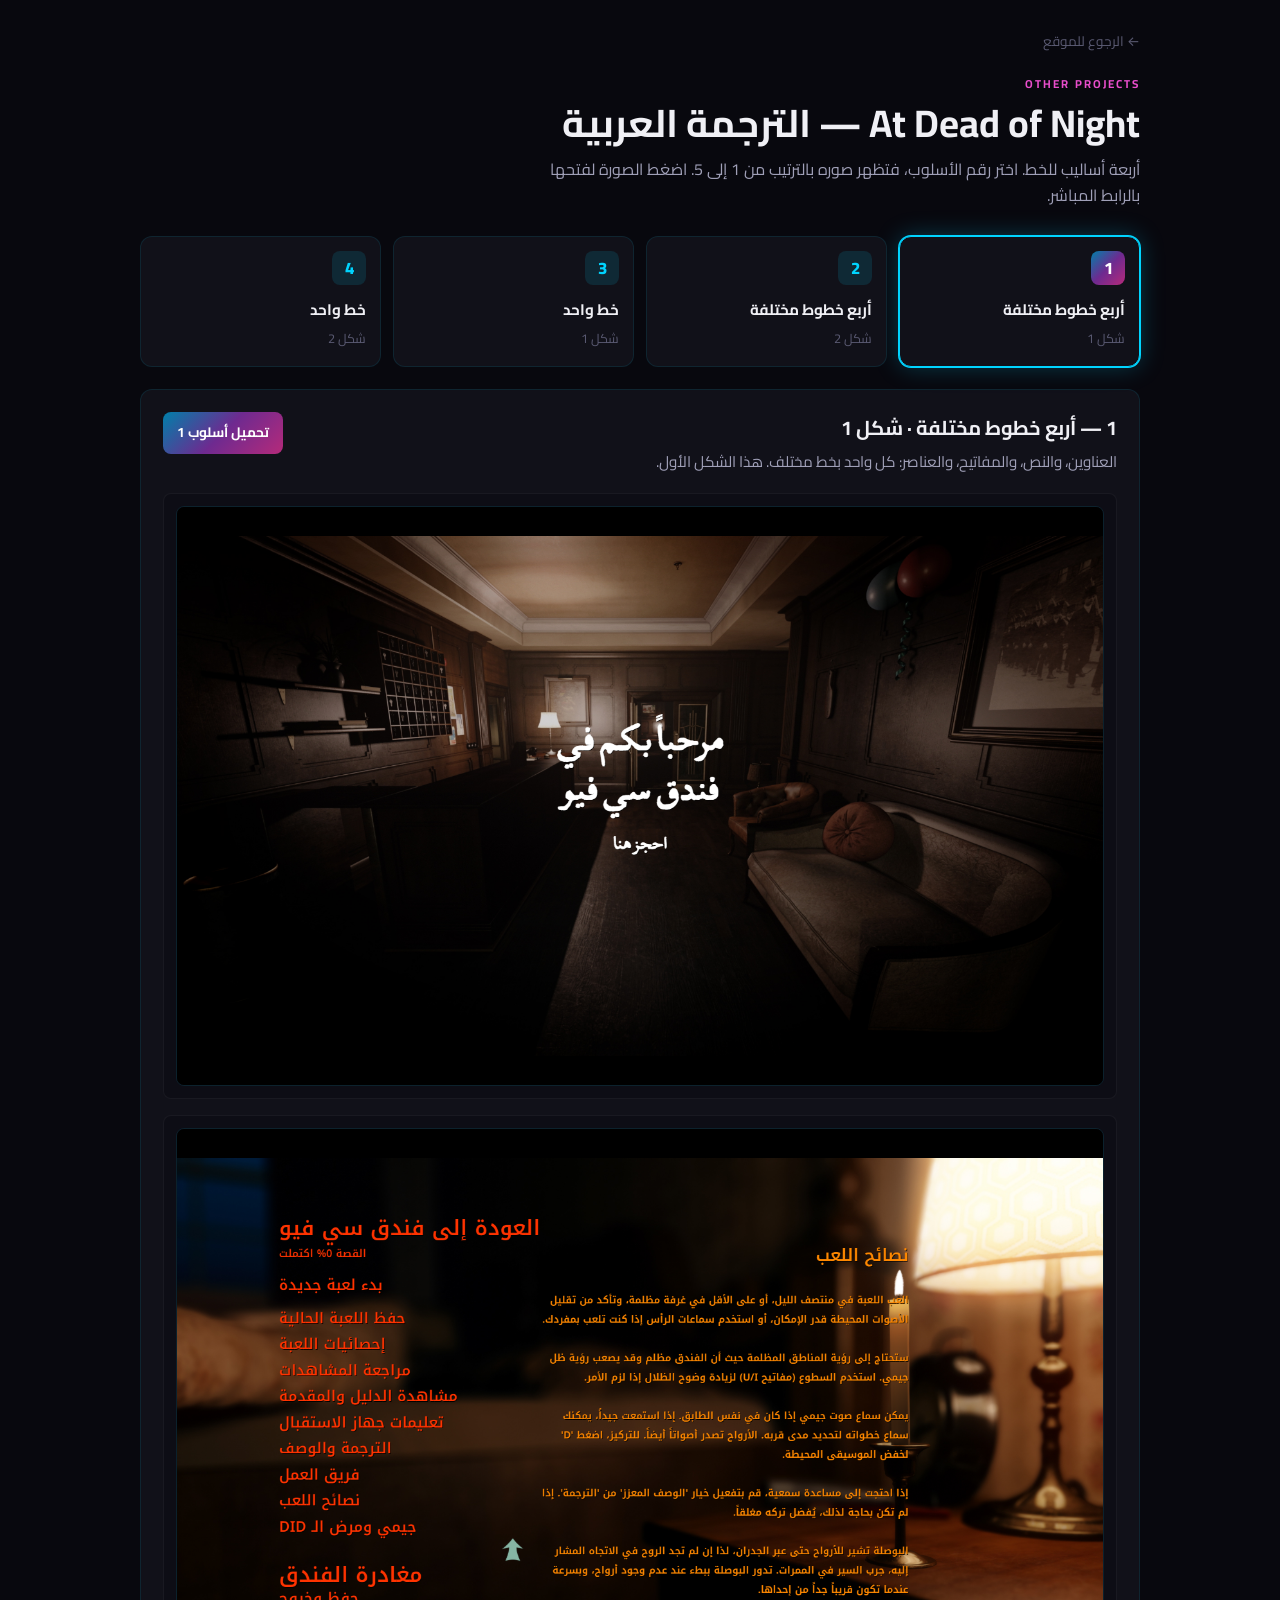
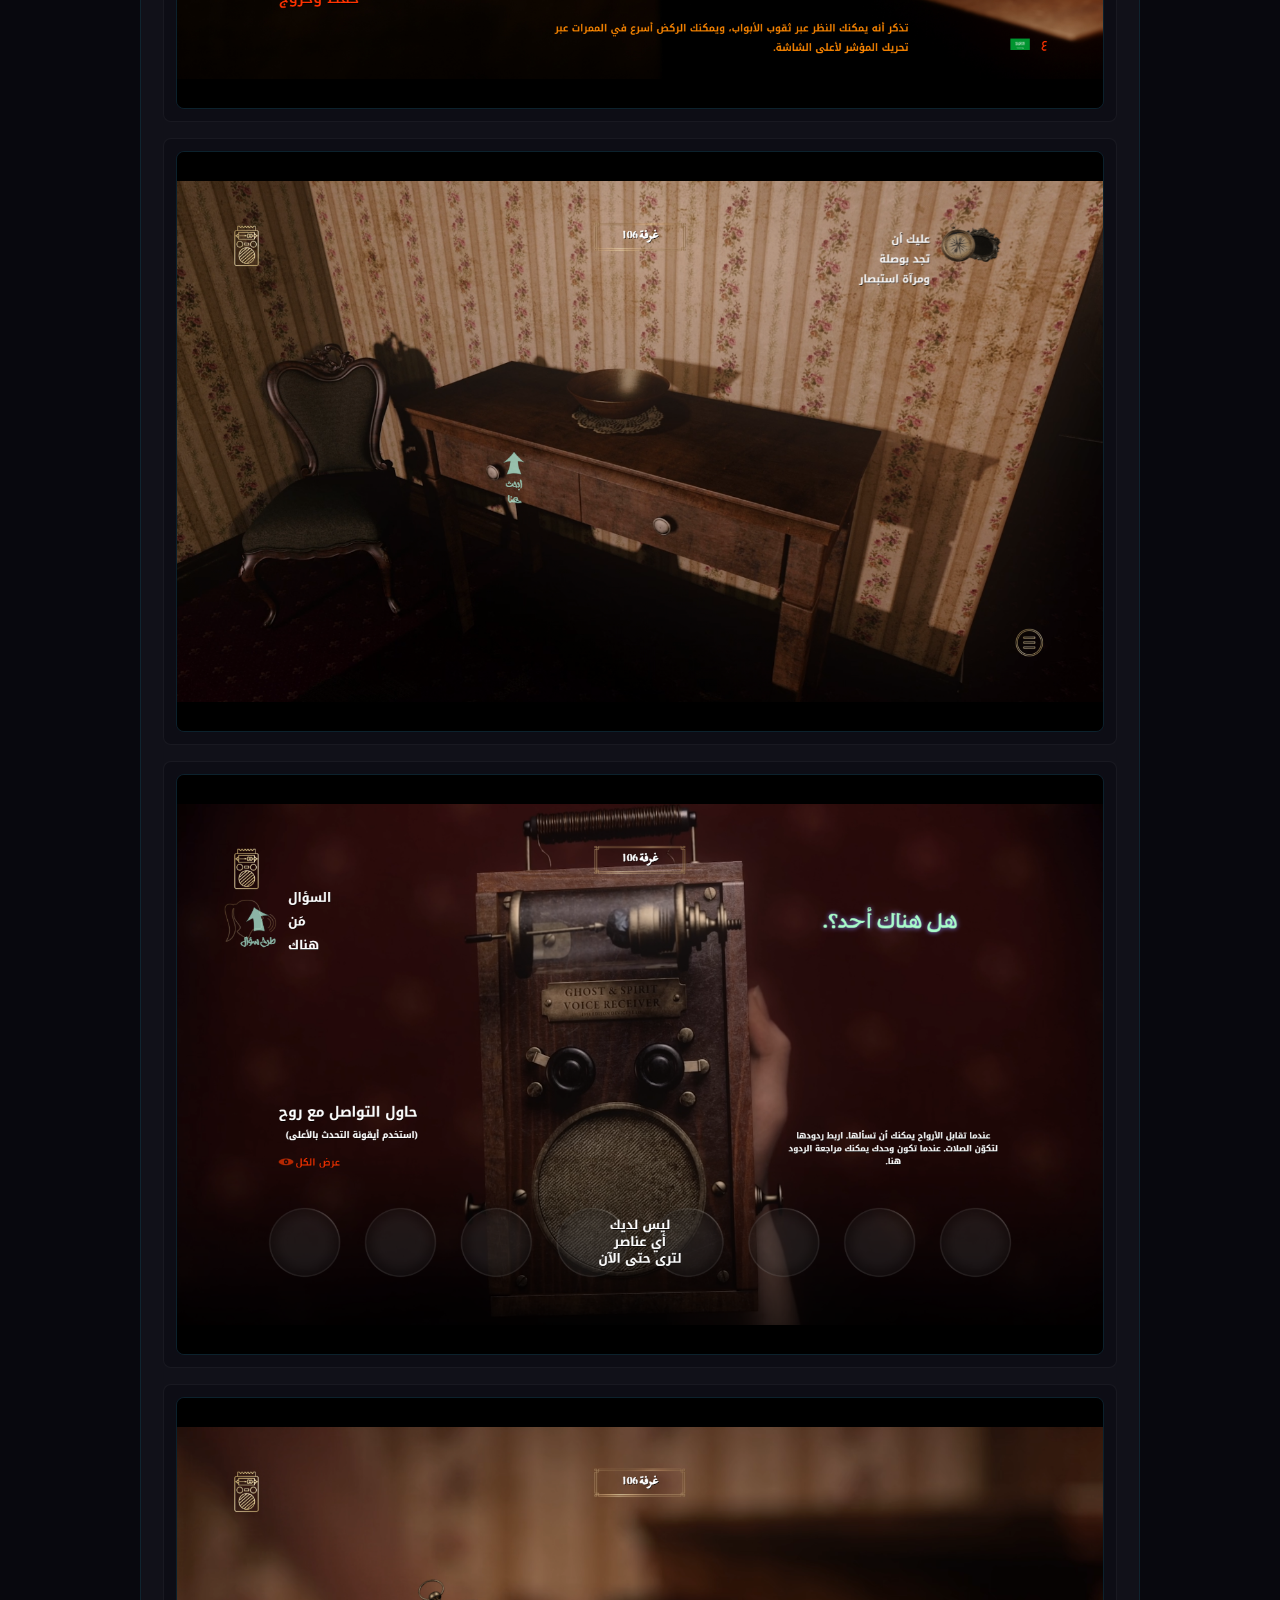
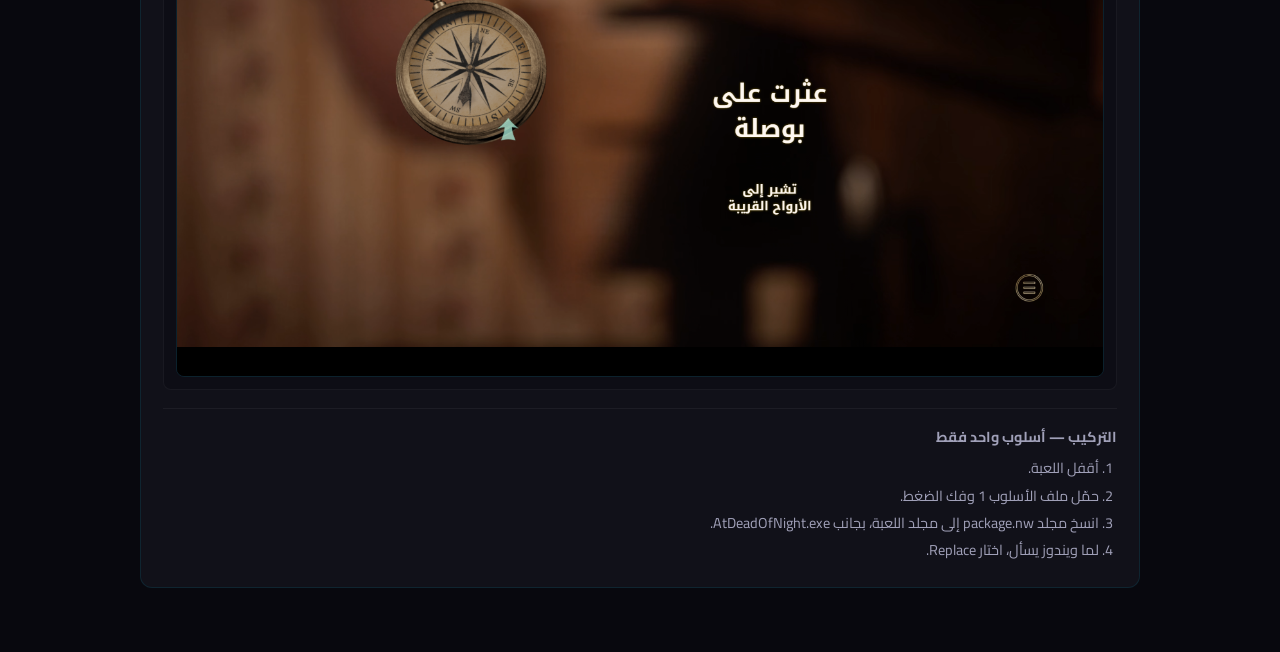
==== commit 512ff68c: "Show only the screenshots, without captions or link text." ====
--- a/posts/atdeadofnight-arabic/index.html
+++ b/posts/atdeadofnight-arabic/index.html
@@ -4,7 +4,9 @@
   <meta charset="UTF-8">
   <meta name="viewport" content="width=device-width, initial-scale=1.0">
   <title>At Dead of Night — الترجمة العربية</title>
-  <meta name="description" content="ترجمة عربية للعبة At Dead of Night. أربعة أساليب للخطوط وصور مرتبة.">
+  <meta name="description" content="ترجمة عربية للعبة At Dead of Night. أربعة أساليب للخطوط وصور مرتبة من 1 إلى 5.">
+  <meta name="robots" content="index, follow">
+  <link rel="canonical" href="https://x-jay512.github.io/X-Jay/posts/atdeadofnight-arabic/">
   <link rel="stylesheet" href="../../style.css">
   <link rel="preconnect" href="https://fonts.googleapis.com">
   <link rel="preconnect" href="https://fonts.gstatic.com" crossorigin>
@@ -111,18 +113,6 @@
       padding: 12px;
     }
     .shot__visual { min-width: 0; }
-    .shot__order {
-      display: flex;
-      align-items: center;
-      gap: 8px;
-      margin-bottom: 8px;
-      font-size: 0.82rem;
-      color: var(--text-muted);
-    }
-    .shot__order b {
-      color: var(--neon-cyan);
-      font-size: 0.95rem;
-    }
     .shot__link {
       display: block;
       border-radius: 8px;
@@ -131,13 +121,6 @@
     }
     .shot__link img { width: 100%; height: auto; }
     .shot__link:hover { border-color: var(--neon-cyan); }
-    .shot__open {
-      display: inline-block;
-      margin-top: 8px;
-      color: var(--text-accent);
-      font-size: 0.78rem;
-    }
-    .shot__open:hover { color: var(--neon-cyan); }
     .install {
       margin-top: 18px;
       padding-top: 16px;
@@ -211,12 +194,6 @@
       return "../other/" + encodeURIComponent("AtDeadOfNight arabic translation") + "/" + encodeURIComponent(folder) + "/" + file;
     }
 
-    function esc(s) {
-      return s.replace(/[&<>]/g, function (c) {
-        return { "&": "&amp;", "<": "&lt;", ">": "&gt;" }[c];
-      });
-    }
-
     const buttons = document.getElementById("styleButtons");
     const panel = document.getElementById("panel");
 
@@ -233,15 +210,13 @@
       buttons.querySelectorAll(".style-btn").forEach(function (btn) {
         btn.classList.toggle("is-active", Number(btn.dataset.style) === style.id);
       });
-      const shots = style.shots.map(function (title, i) {
+      const shots = style.shots.map(function (_, i) {
         const n = i + 1;
         const href = fileUrl(style.folder, n + ".png");
         return '<article class="shot">' +
-          '<div class="shot__order"><b>صورة ' + n + '</b><span>' + esc(title) + '</span></div>' +
           '<a class="shot__link" href="' + href + '" target="_blank" rel="noopener">' +
-            '<img src="' + href + '" alt="أسلوب ' + style.id + ' — صورة ' + n + ' — ' + esc(title) + '">' +
+            '<img src="' + href + '" alt="">' +
           '</a>' +
-          '<a class="shot__open" href="' + href + '" target="_blank" rel="noopener">افتح الصورة ' + n + ' بالرابط المباشر</a>' +
         '</article>';
       }).join("");
 
--- a/style.css
+++ b/style.css
@@ -547,6 +547,15 @@
   font-size: 0.78rem;
 }
 
+.footer__link {
+  display: inline-block;
+  margin-top: 8px;
+  color: var(--text-secondary);
+  font-size: 0.82rem;
+}
+
+.footer__link:hover { color: var(--neon-cyan); }
+
 /* ===== ANIMATIONS ===== */
 @keyframes fadeInUp {
   from { opacity: 0; transform: translateY(20px); }
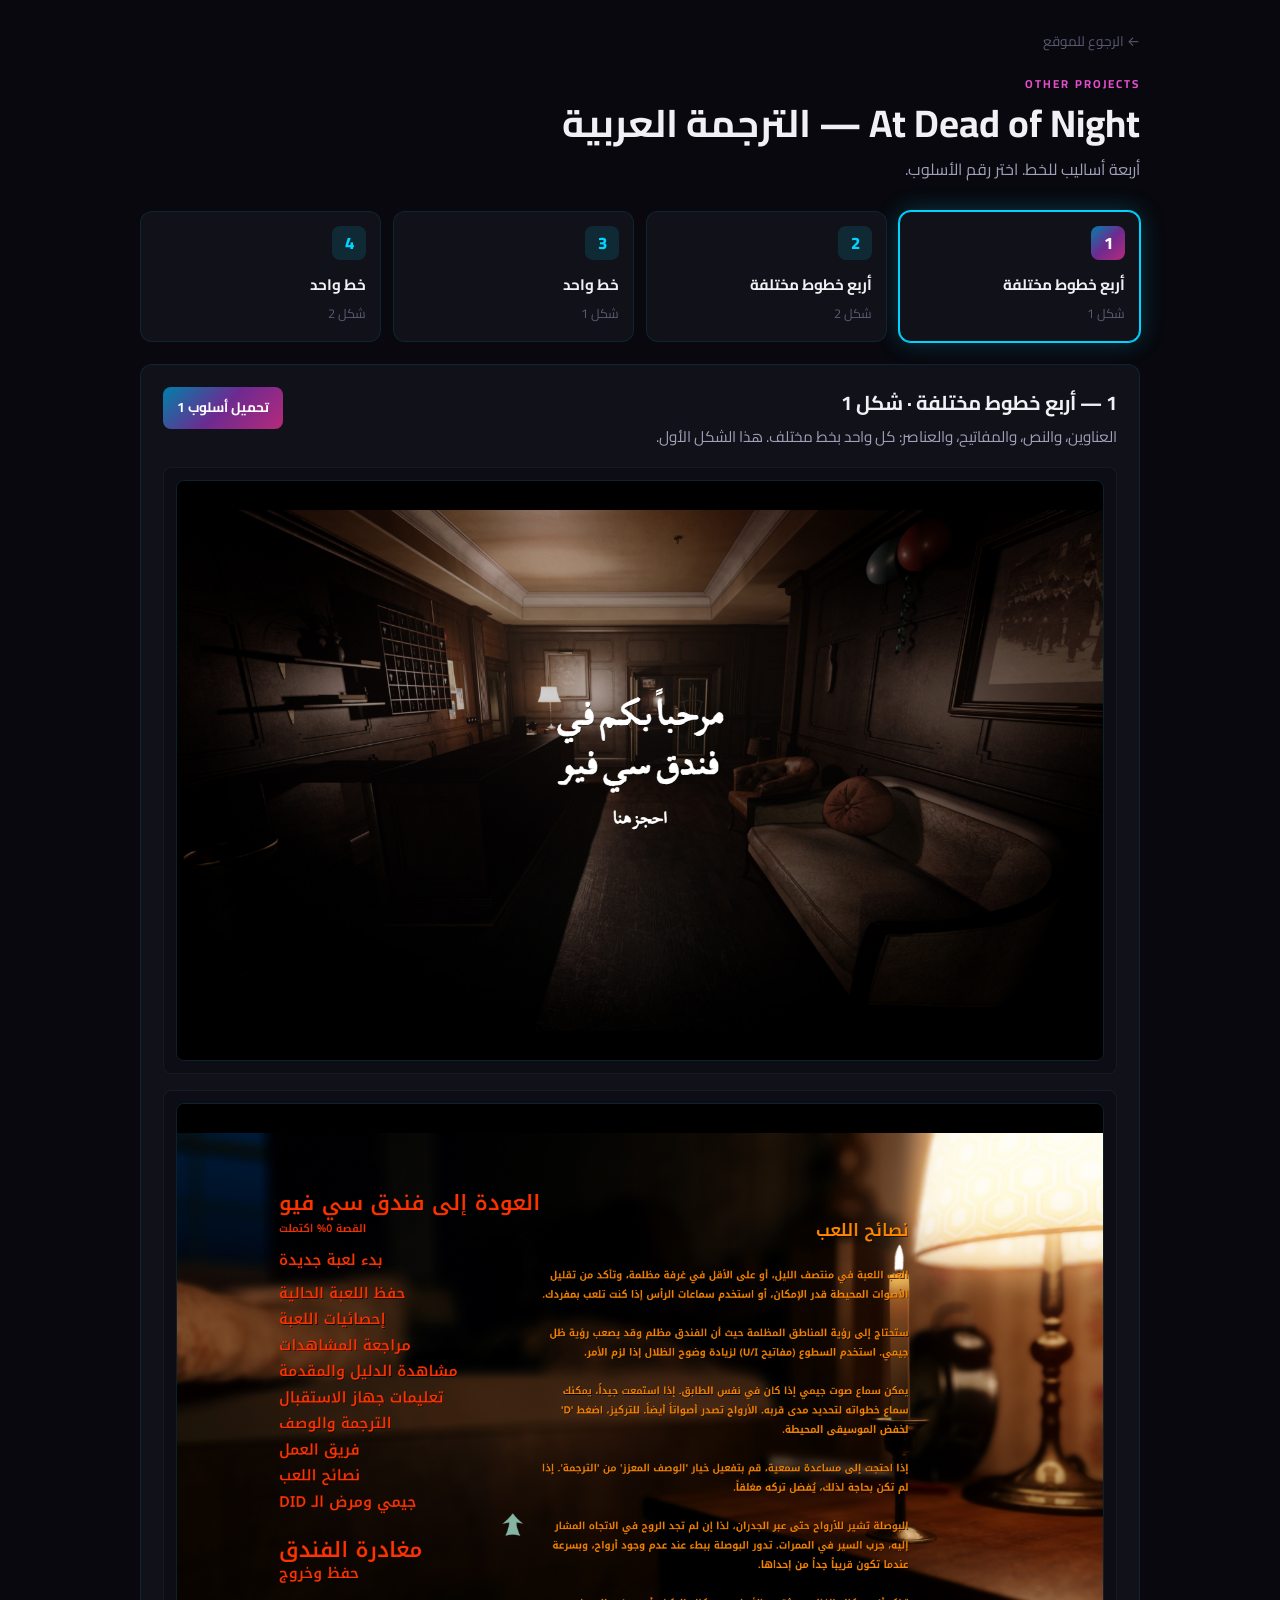
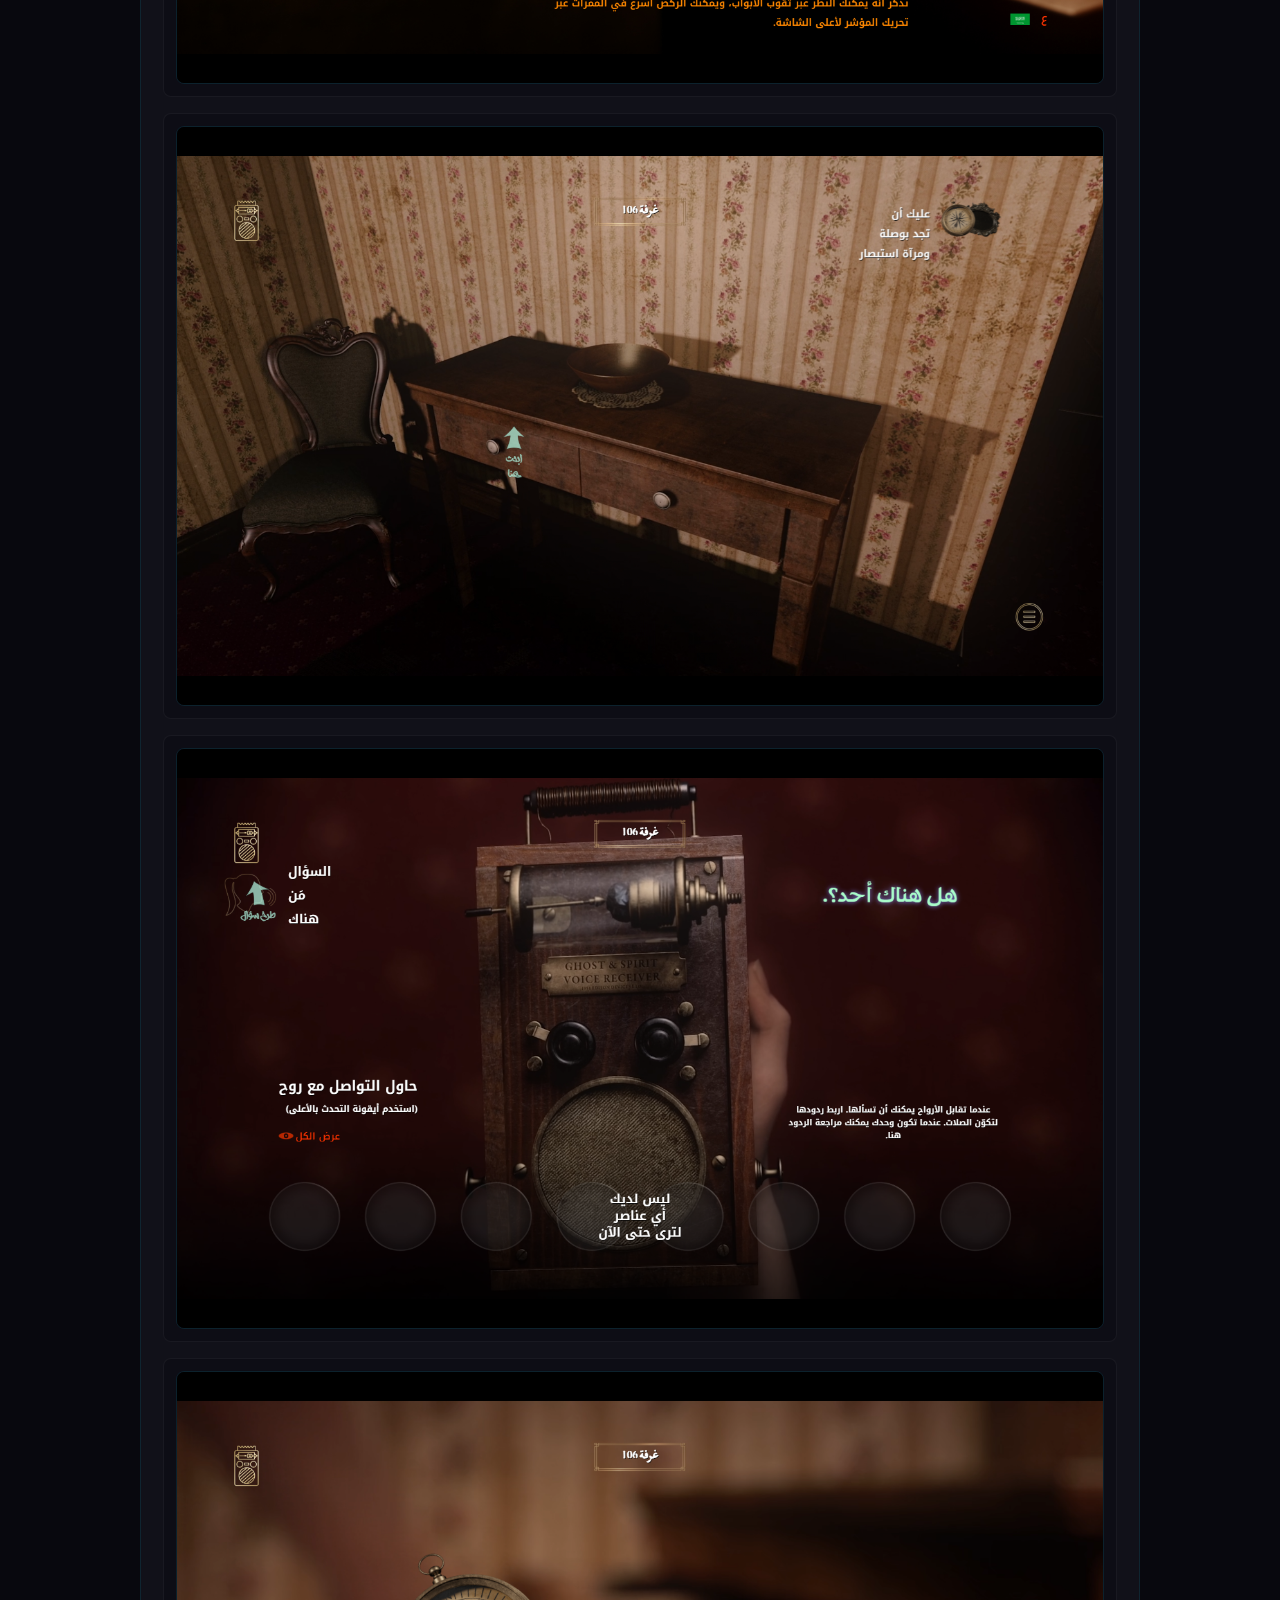
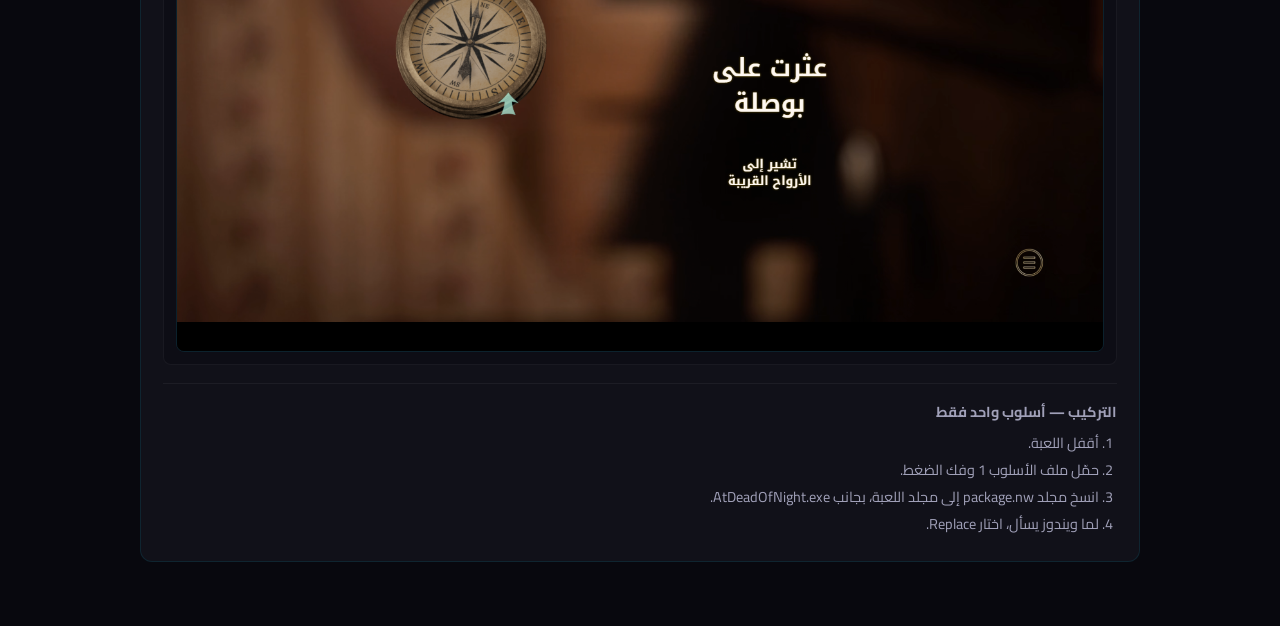
==== commit 5bf4f437: "Remove the screenshot instructions from the translation post intro." ====
--- a/posts/atdeadofnight-arabic/index.html
+++ b/posts/atdeadofnight-arabic/index.html
@@ -146,7 +146,7 @@
     <a class="back" href="../../index.html">← الرجوع للموقع</a>
     <p class="post__kicker">OTHER PROJECTS</p>
     <h1 class="post__title">At Dead of Night — الترجمة العربية</h1>
-    <p class="post__lead">أربعة أساليب للخط. اختر رقم الأسلوب، فتظهر صوره بالترتيب من 1 إلى 5. اضغط الصورة لفتحها بالرابط المباشر.</p>
+    <p class="post__lead">أربعة أساليب للخط. اختر رقم الأسلوب.</p>
     <div class="styles" id="styleButtons"></div>
     <section class="panel" id="panel" aria-live="polite"></section>
   </main>
--- a/style.css
+++ b/style.css
@@ -547,15 +547,6 @@
   font-size: 0.78rem;
 }
 
-.footer__link {
-  display: inline-block;
-  margin-top: 8px;
-  color: var(--text-secondary);
-  font-size: 0.82rem;
-}
-
-.footer__link:hover { color: var(--neon-cyan); }
-
 /* ===== ANIMATIONS ===== */
 @keyframes fadeInUp {
   from { opacity: 0; transform: translateY(20px); }
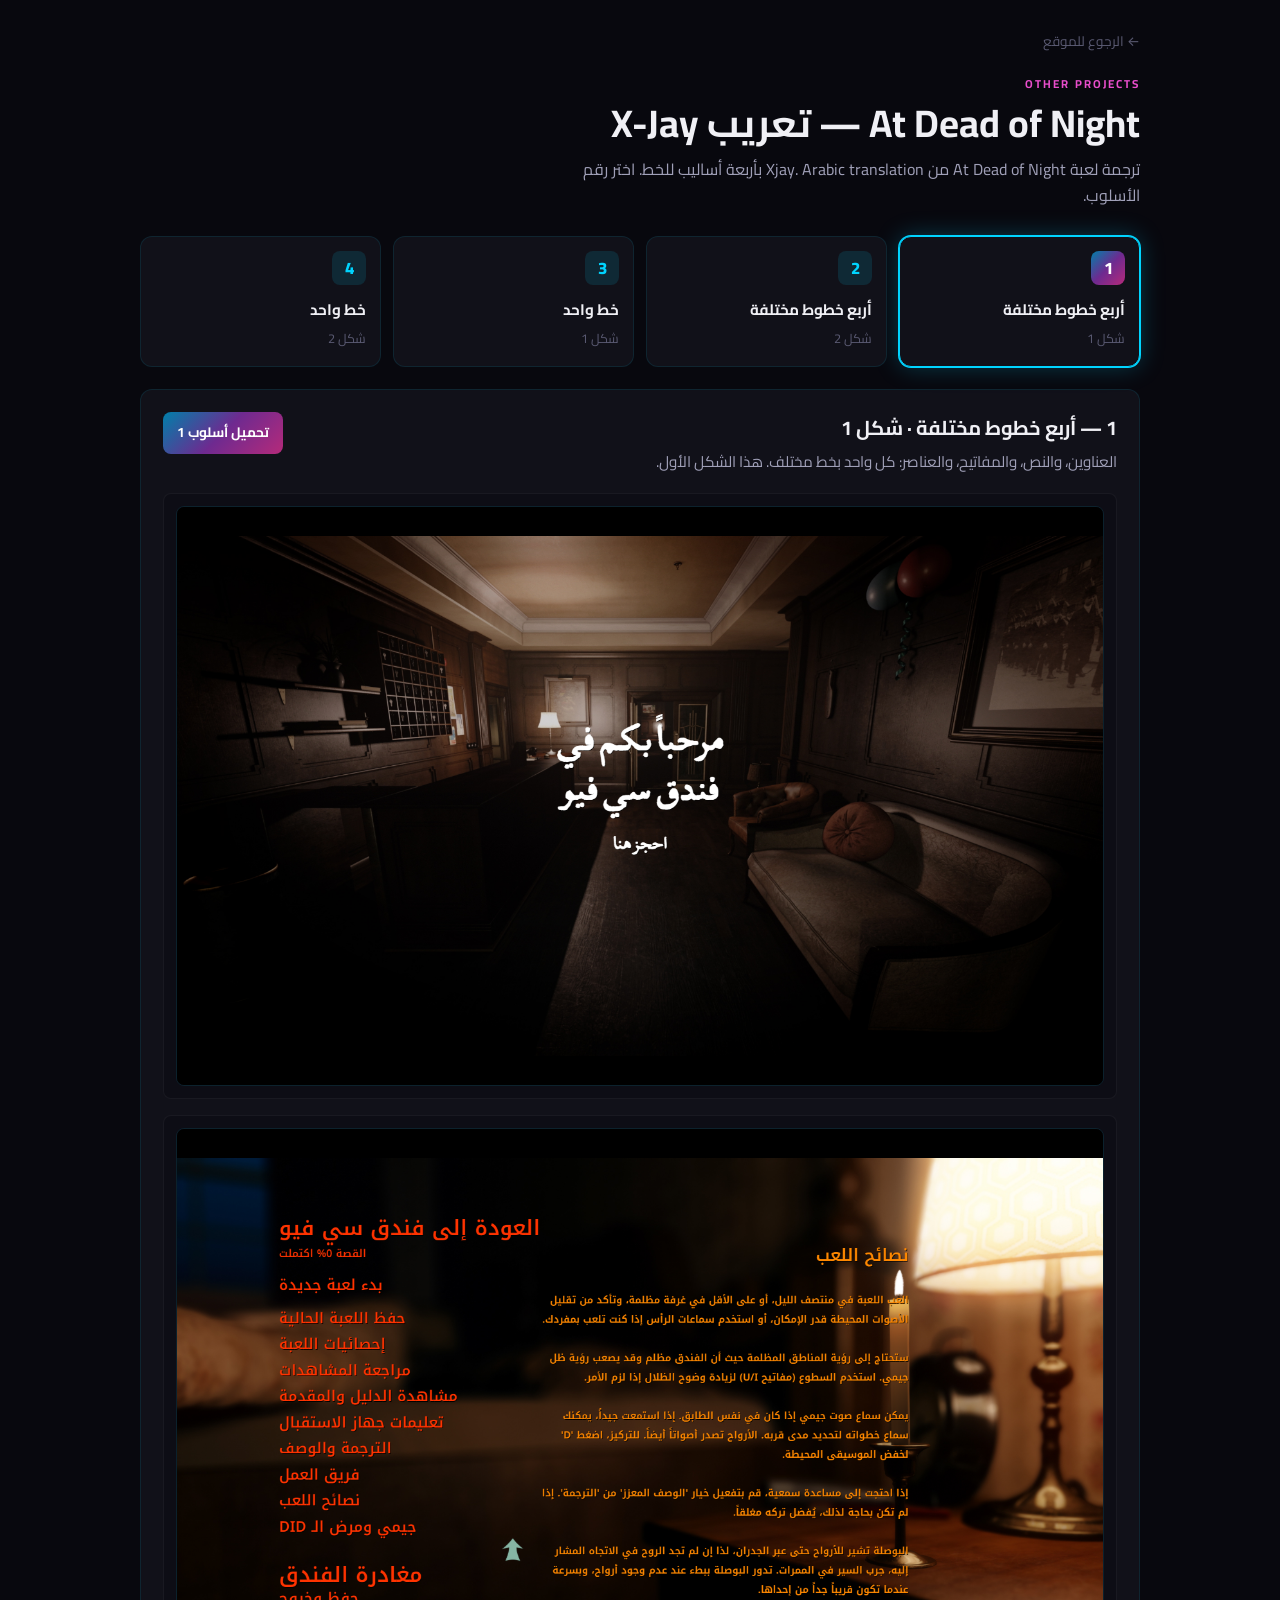
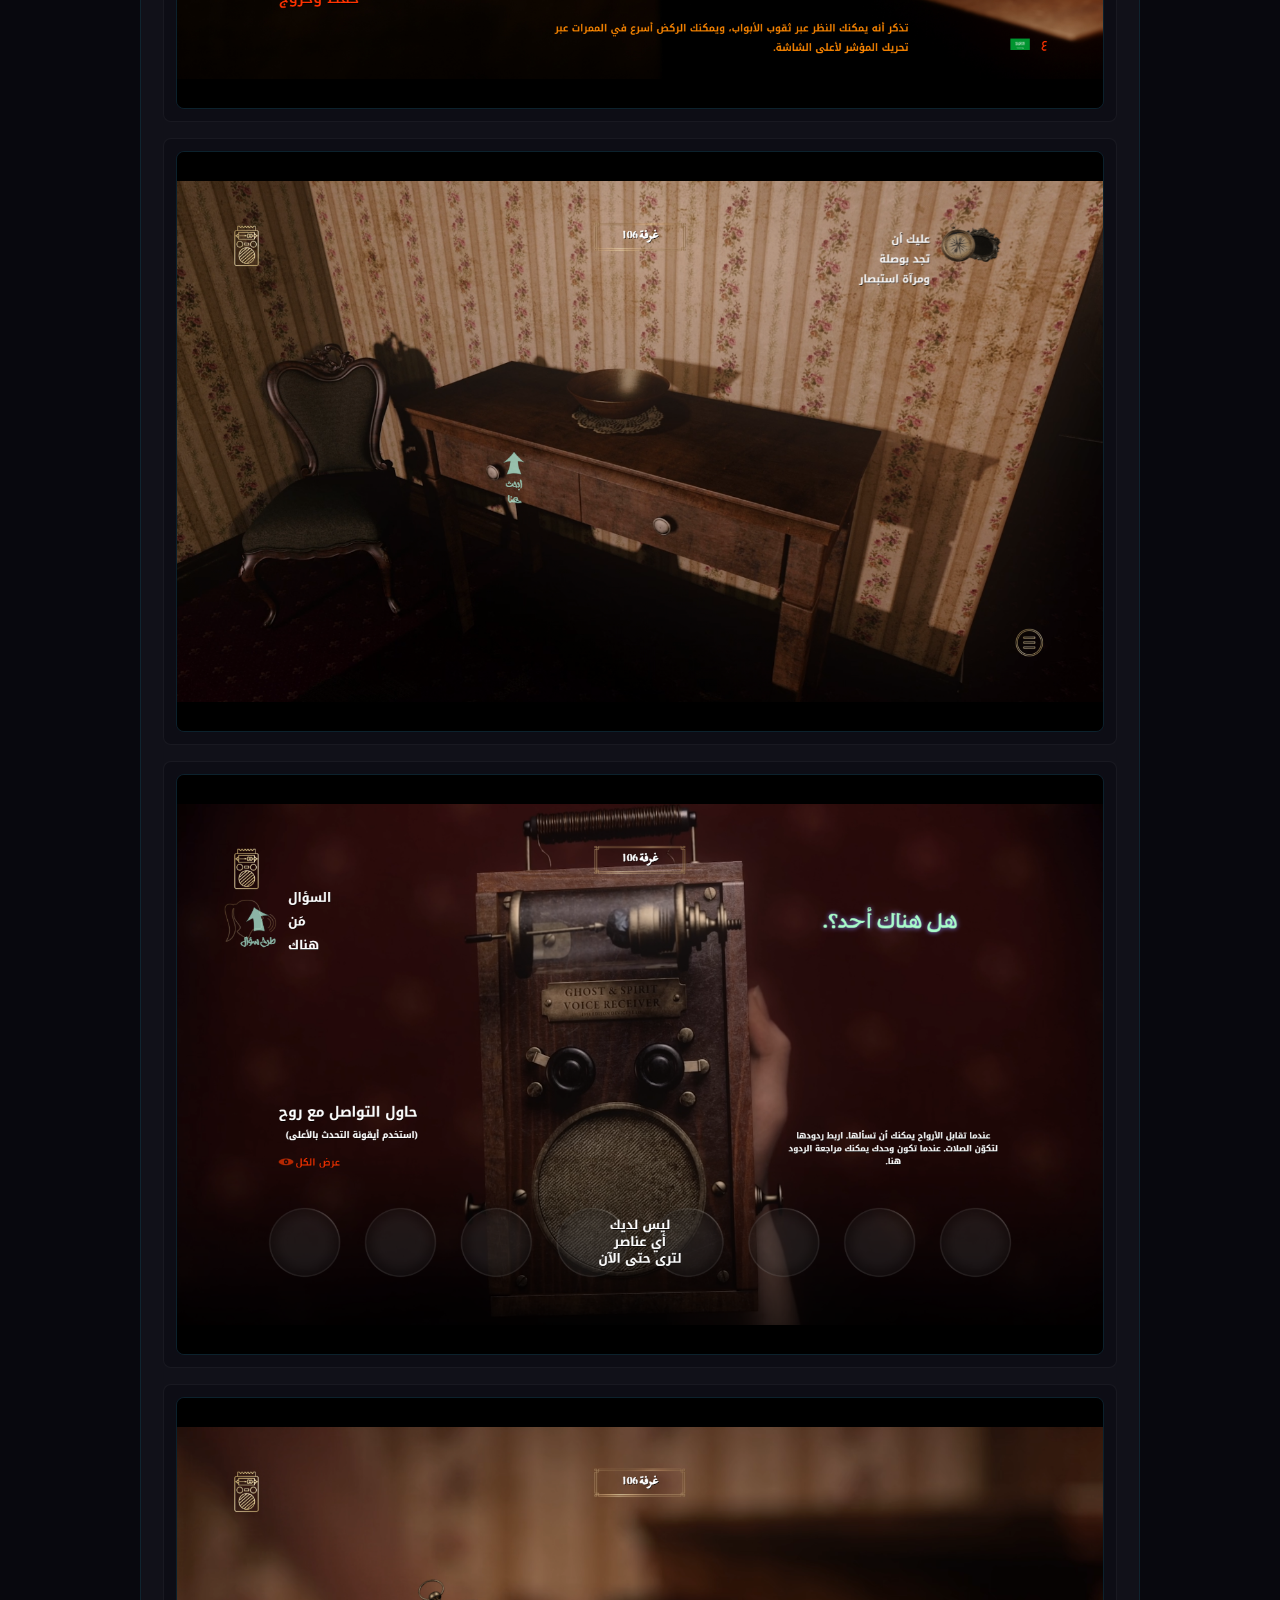
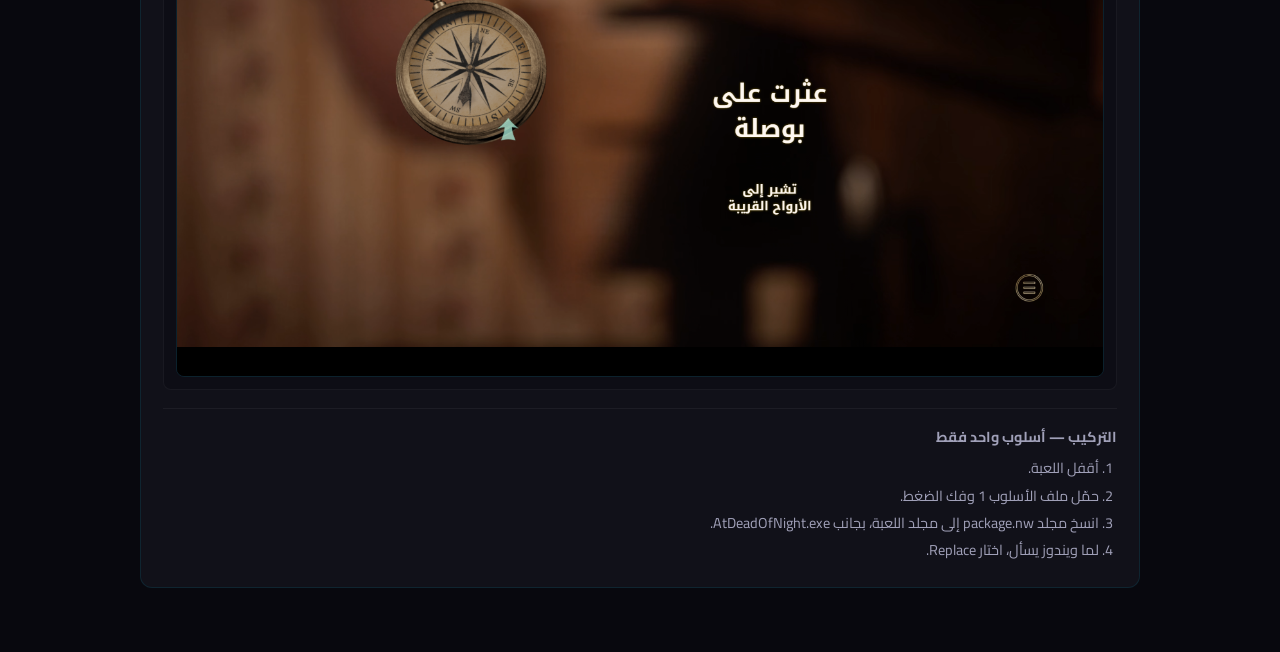
==== commit 4eff8766: "Add the Arabic localization wording to the post and homepage. The homepage subtitle now includes تعر" ====
--- a/posts/atdeadofnight-arabic/index.html
+++ b/posts/atdeadofnight-arabic/index.html
@@ -3,8 +3,8 @@
 <head>
   <meta charset="UTF-8">
   <meta name="viewport" content="width=device-width, initial-scale=1.0">
-  <title>At Dead of Night — الترجمة العربية</title>
-  <meta name="description" content="ترجمة عربية للعبة At Dead of Night. أربعة أساليب للخطوط وصور مرتبة من 1 إلى 5.">
+  <title>At Dead of Night x-jay arabic translation — تعريب</title>
+  <meta name="description" content="تعريب At Dead of Night من X-Jay (Xjay). ترجمة لعبة At Dead of Night و arabic translation بأربعة أساليب خطوط.">
   <meta name="robots" content="index, follow">
   <link rel="canonical" href="https://x-jay512.github.io/X-Jay/posts/atdeadofnight-arabic/">
   <link rel="stylesheet" href="../../style.css">
@@ -145,8 +145,8 @@
   <main class="post">
     <a class="back" href="../../index.html">← الرجوع للموقع</a>
     <p class="post__kicker">OTHER PROJECTS</p>
-    <h1 class="post__title">At Dead of Night — الترجمة العربية</h1>
-    <p class="post__lead">أربعة أساليب للخط. اختر رقم الأسلوب.</p>
+    <h1 class="post__title">At Dead of Night — تعريب X-Jay</h1>
+    <p class="post__lead">ترجمة لعبة At Dead of Night من Xjay. Arabic translation بأربعة أساليب للخط. اختر رقم الأسلوب.</p>
     <div class="styles" id="styleButtons"></div>
     <section class="panel" id="panel" aria-live="polite"></section>
   </main>
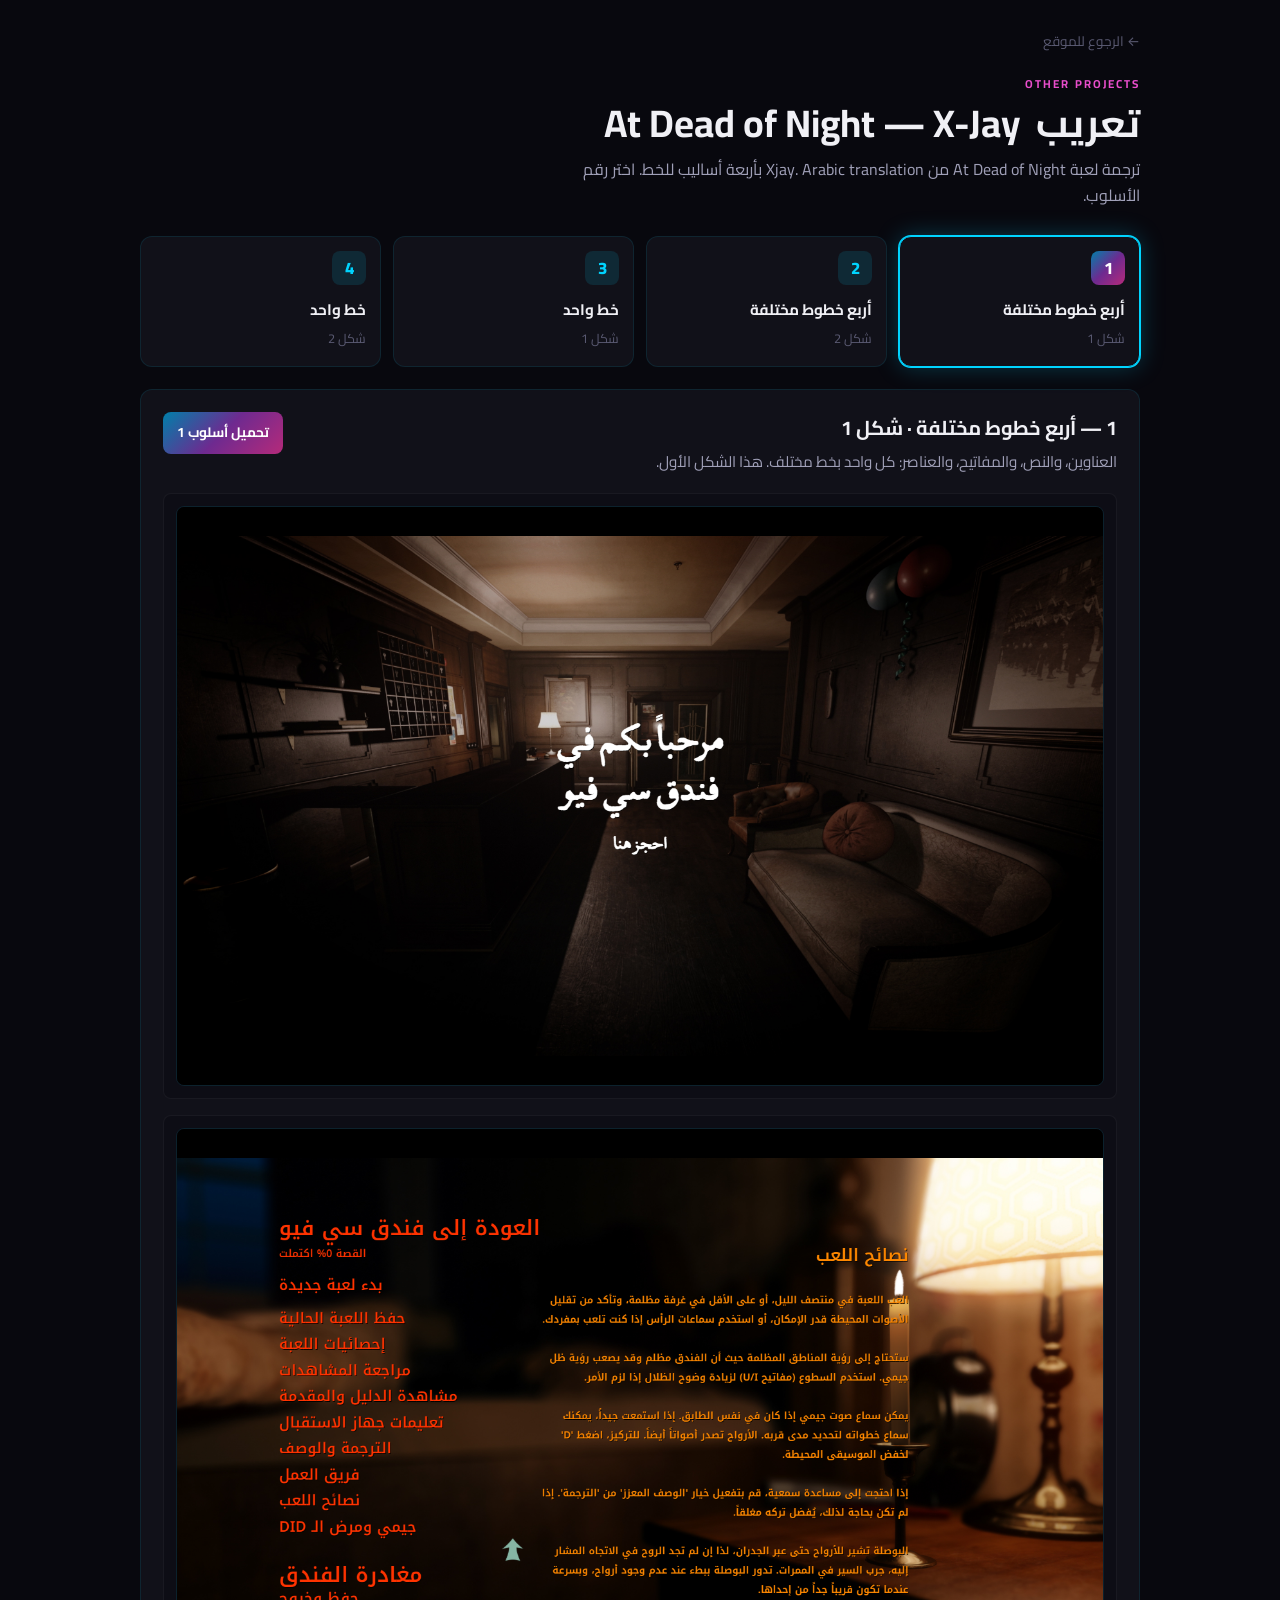
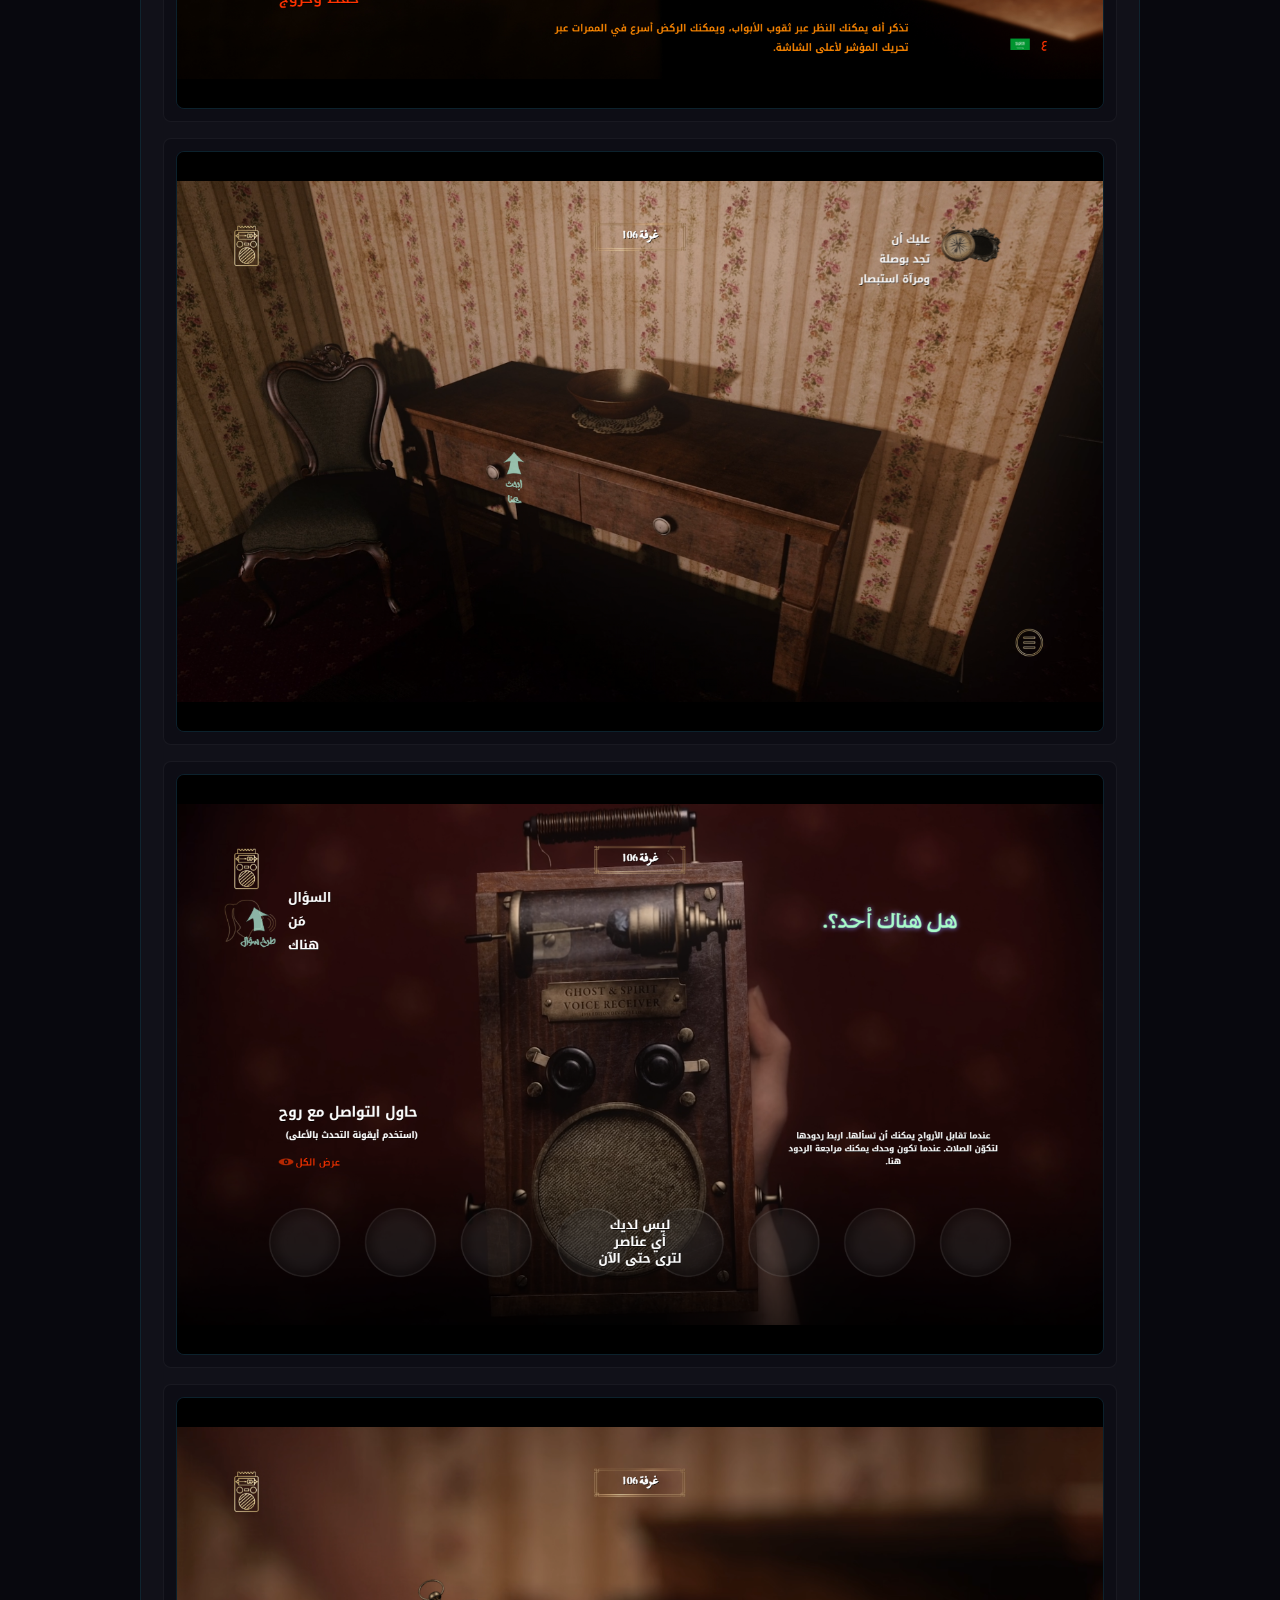
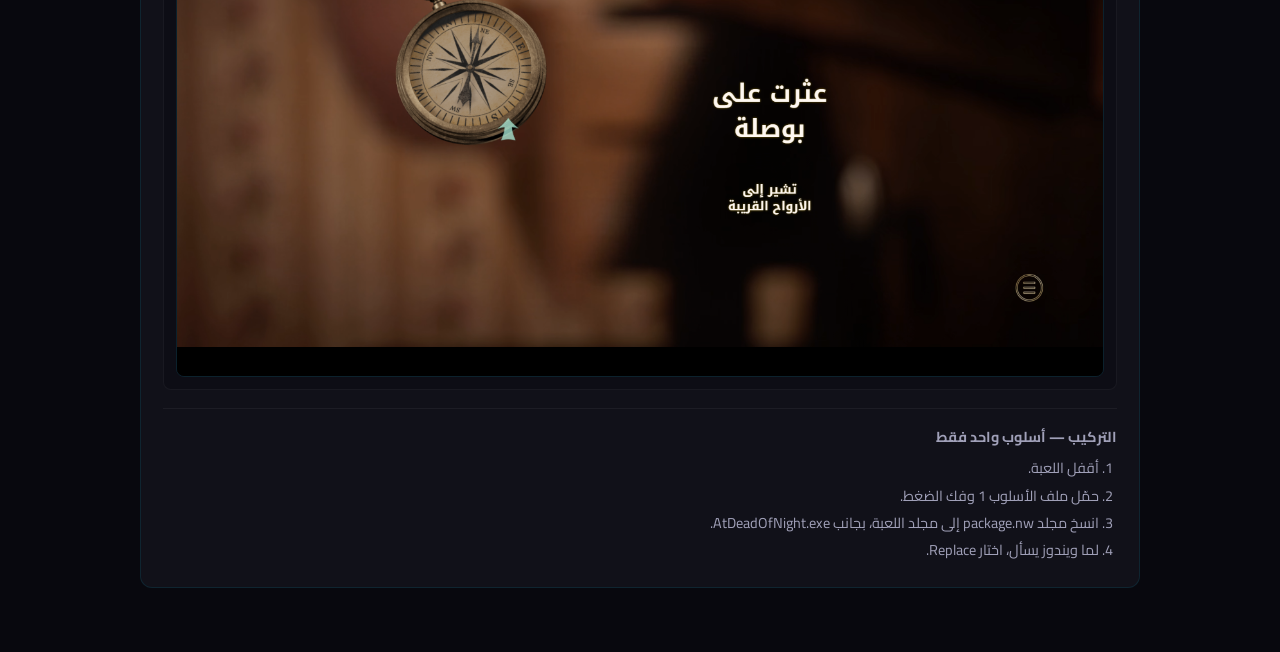
==== commit 84620698: "Show تعريب first on the right, including the homepage post. The public site now reads the published " ====
--- a/posts/atdeadofnight-arabic/index.html
+++ b/posts/atdeadofnight-arabic/index.html
@@ -30,6 +30,11 @@
       font-weight: 700;
     }
     .post__title {
+      display: flex;
+      flex-wrap: wrap;
+      align-items: baseline;
+      justify-content: flex-start;
+      gap: 0.4em;
       font-size: clamp(1.7rem, 4vw, 2.4rem);
       line-height: 1.25;
       margin: 6px 0 10px;
@@ -145,7 +150,7 @@
   <main class="post">
     <a class="back" href="../../index.html">← الرجوع للموقع</a>
     <p class="post__kicker">OTHER PROJECTS</p>
-    <h1 class="post__title">At Dead of Night — تعريب X-Jay</h1>
+    <h1 class="post__title"><span>تعريب</span><span dir="ltr">At Dead of Night — X-Jay</span></h1>
     <p class="post__lead">ترجمة لعبة At Dead of Night من Xjay. Arabic translation بأربعة أساليب للخط. اختر رقم الأسلوب.</p>
     <div class="styles" id="styleButtons"></div>
     <section class="panel" id="panel" aria-live="polite"></section>
--- a/style.css
+++ b/style.css
@@ -340,6 +340,8 @@
 
 .product-item__sub {
   display: block;
+  direction: rtl;
+  text-align: right;
   font-size: 0.75rem;
   color: var(--text-muted);
   margin-top: 2px;
